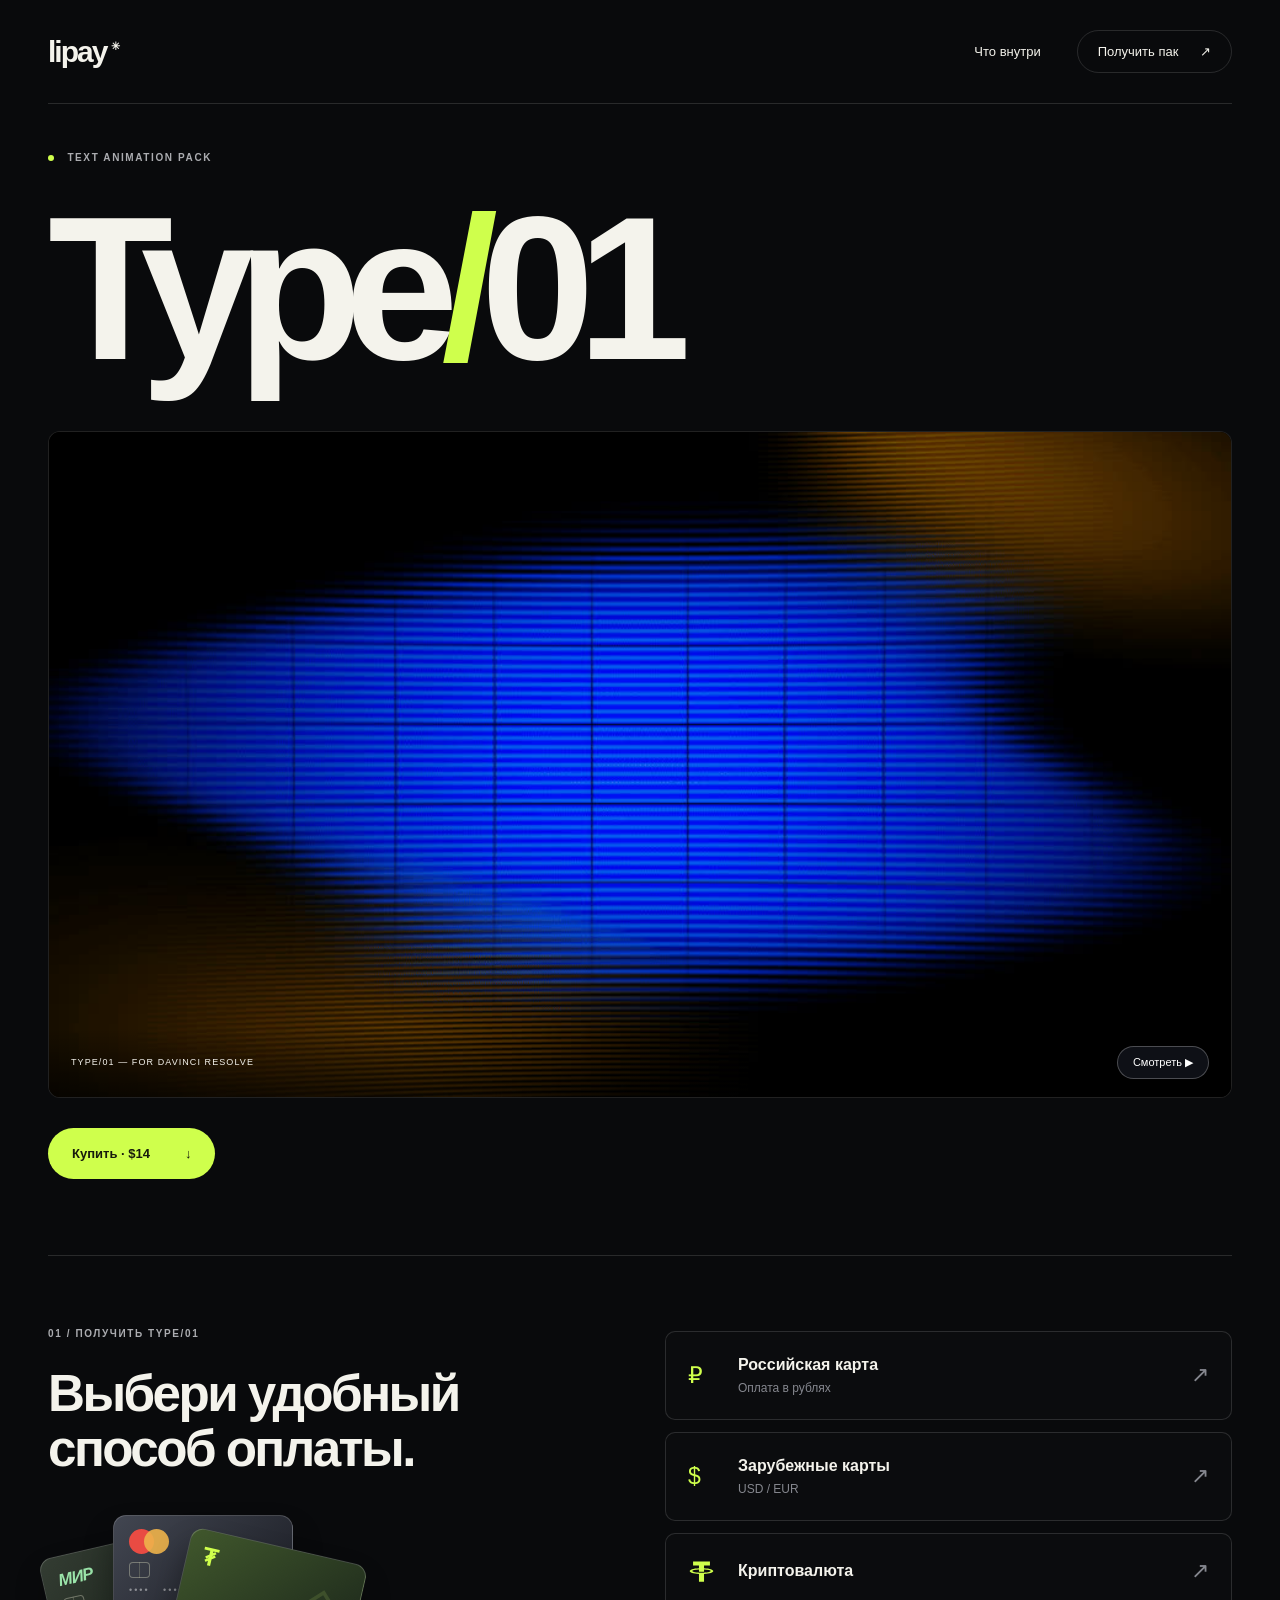
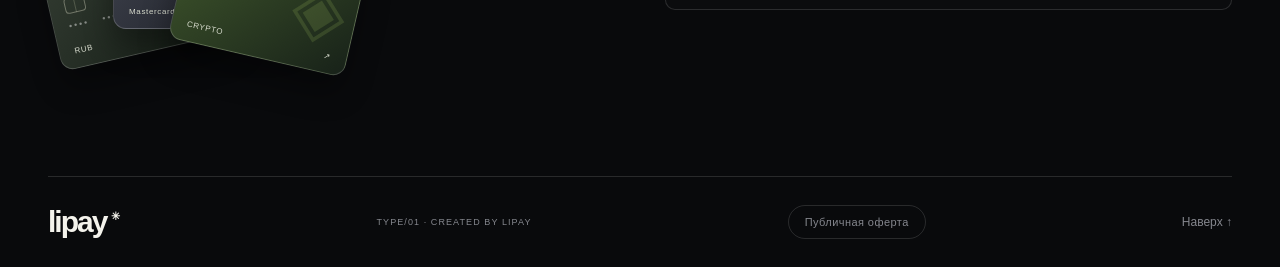
==== index.html @ 34b43d1e "Add public offer page and footer link Offer page at /oferta/ covers Robokassa RUB card payment for t" ====
<!doctype html>
<html lang="ru"><head><meta charset="UTF-8"><meta name="viewport" content="width=device-width,initial-scale=1"><title>Type/01 — Lipay</title><link rel="stylesheet" href="style.css"></head>
<body><header class="wrap"><a class="logo" href="#top">lipay<span>✳</span></a><nav aria-label="Навигация"><a href="inside.html">Что внутри</a><a class="nav-buy" href="#buy">Получить пак <span>↗</span></a></nav></header>
<main id="top"><section class="hero wrap"><div class="hero-top"><p class="label"><i></i> TEXT ANIMATION PACK</p></div><div class="title-row"><h1>Type<span>/</span>01</h1></div><div class="demo" id="demo"><video autoplay muted loop playsinline preload="metadata" poster="assets/poster-v4.jpg" aria-label="Демонстрация пресетов Type/01"><source src="assets/demo-v4.mp4" type="video/mp4"></video><div class="video-bar"><span>TYPE/01 — FOR DAVINCI RESOLVE</span><button id="play-toggle" type="button" aria-label="Приостановить демонстрацию">Пауза Ⅱ</button></div></div><div class="hero-bottom"><a class="button" href="#buy">Купить · $14 <span>↓</span></a></div></section>
<section class="purchase wrap" id="buy"><div class="section-heading"><p class="label">01 / ПОЛУЧИТЬ TYPE/01</p><h2>Выбери удобный<br>способ оплаты.</h2><div class="payment-art" aria-label="Мир, Mastercard и криптовалюта"><div class="mini-card card-mir"><span class="card-brand mir-brand">МИР</span><span class="card-chip"></span><span class="card-digits">•••• &nbsp; •••• &nbsp; ••••</span><span class="card-bottom">RUB <span>↗</span></span></div><div class="mini-card card-master"><span class="master-symbol"><i></i><i></i></span><span class="card-chip"></span><span class="card-digits">•••• &nbsp; •••• &nbsp; ••••</span><span class="card-bottom">Mastercard <span>↗</span></span></div><div class="mini-card card-crypto"><span class="card-brand">₮</span><span class="crypto-orbit">◈</span><span class="card-bottom">CRYPTO <span>↗</span></span></div></div></div><div class="payments"><a class="payment-link" href="https://t.me/lipaiyo?text=%D0%9F%D1%80%D0%B8%D0%B2%D0%B5%D1%82%2C%20%D1%85%D0%BE%D1%87%D1%83%20%D0%BE%D0%BF%D0%BB%D0%B0%D1%82%D0%B8%D1%82%D1%8C%20%D0%BF%D0%B0%D0%BA%20%D0%BF%D0%B5%D1%80%D0%B5%D0%B2%D0%BE%D0%B4%D0%BE%D0%BC%20%D0%BD%D0%B0%20%D0%BA%D0%B0%D1%80%D1%82%D1%83." target="_blank" rel="noopener noreferrer"><span class="pay-icon">₽</span><span><strong>Российская карта</strong><small>Оплата в рублях</small></span><span class="arrow">↗</span></a><a class="payment-link" href="https://payhip.com/b/n8yK3" target="_blank" rel="noopener noreferrer"><span class="pay-icon">$</span><span><strong>Зарубежные карты</strong><small>USD / EUR</small></span><span class="arrow">↗</span></a><a class="payment-link" href="https://t.me/lipaiyo?text=%D0%9F%D1%80%D0%B8%D0%B2%D0%B5%D1%82%2C%20%D1%85%D0%BE%D1%87%D1%83%20%D0%BE%D0%BF%D0%BB%D0%B0%D1%82%D0%B8%D1%82%D1%8C%20%D0%BF%D0%B0%D0%BA%20%D0%BA%D1%80%D0%B8%D0%BF%D1%82%D0%BE%D0%B9." target="_blank" rel="noopener noreferrer"><span class="pay-icon tether" aria-label="Tether"><svg viewBox="0 0 32 32" aria-hidden="true"><path fill="currentColor" d="M6 4h20v5h-7v3c7 .3 11 1.7 11 3.5S26 18.7 19 19v9h-6v-9C6 18.7 2 17.3 2 15.5S6 12.3 13 12V9H6zm7 9.5c-5 .2-8 1-8 2s5 2 11 2 11-1 11-2-3-1.8-8-2v2.8h-6z"/></svg></span><span><strong>Криптовалюта</strong></span><span class="arrow">↗</span></a></div></section></main>
<footer class="wrap"><a class="logo" href="#top">lipay<span>✳</span></a><span>TYPE/01 · CREATED BY LIPAY</span><a class="offer-link" href="oferta/">Публичная оферта</a><a href="#top">Наверх ↑</a></footer><script src="app.js"></script></body></html>
---- style.css ----
:root{color-scheme:dark;--bg:#090a0c;--ink:#f4f3ec;--muted:#85878e;--line:#ffffff21;--accent:#cfff4c;font-family:-apple-system,BlinkMacSystemFont,'Helvetica Neue',Arial,sans-serif}*{box-sizing:border-box}html{scroll-behavior:smooth;scroll-padding-top:30px}body{margin:0;background:var(--bg);color:var(--ink)}a{color:inherit;text-decoration:none}button{font:inherit}a:focus-visible,button:focus-visible{outline:2px solid var(--accent);outline-offset:6px}.wrap{width:calc(100% - 96px);max-width:1320px;margin-inline:auto}header{height:104px;display:flex;align-items:center;justify-content:space-between;border-bottom:1px solid var(--line)}.logo{font-size:30px;font-weight:800;letter-spacing:-2px}.logo span{font-size:11px;vertical-align:top;display:inline-block;margin:5px 0 0 5px;letter-spacing:0}nav{display:flex;align-items:center;gap:36px;font-size:13px}.nav-buy{border:1px solid var(--line);border-radius:30px;padding:13px 20px}.nav-buy span{margin-left:18px}.hero{padding-top:46px}.hero-top{display:flex;justify-content:space-between}.label{font-size:10px;letter-spacing:.16em;font-weight:600;margin:0;line-height:1.6;color:#abacb0}.label i{display:inline-block;background:var(--accent);width:6px;height:6px;border-radius:50%;margin-right:9px}.title-row{display:flex;align-items:center;justify-content:space-between;padding:20px 0 40px;gap:30px}h1{font-size:clamp(90px,16vw,220px);font-weight:850;line-height:1;letter-spacing:-.085em;margin:0}h1 span{color:var(--accent)}.intro{padding-top:16px;min-width:210px}.intro p{font-size:32px;line-height:1.06;letter-spacing:-.045em;margin:0 0 24px}.text-link{font-size:12px;color:#b9bbc2}.demo{position:relative;background:#000;border:1px solid var(--line);border-radius:12px;overflow:hidden}.demo video{width:100%;aspect-ratio:16/9;display:block;object-fit:contain}.video-bar{position:absolute;bottom:0;left:0;right:0;padding:18px 22px;display:flex;align-items:center;justify-content:space-between;background:linear-gradient(transparent,#000a);font-size:9px;letter-spacing:.12em}.video-bar button{background:#13151cc9;border:1px solid #ffffff40;color:white;border-radius:30px;padding:9px 15px;font-size:11px;cursor:pointer}.hero-bottom{display:flex;justify-content:space-between;align-items:center;gap:24px;padding:30px 0 76px}.hero-bottom p{font-size:16px;line-height:1.6;color:#aaaeb5;margin:0}.button{padding:18px 24px;border-radius:30px;background:var(--accent);color:#171b0c;display:inline-flex;gap:35px;font-size:13px;font-weight:650}.button:hover{background:#ddff89}.inside,.purchase{border-top:1px solid var(--line);padding-block:70px}.section-heading h2{font-size:clamp(32px,4vw,54px);line-height:1.08;font-weight:550;letter-spacing:-.05em;margin:24px 0 0}.stats{display:grid;grid-template-columns:1fr 1fr;gap:48px;margin-top:48px}.stats article{border-top:1px solid var(--line);padding-top:20px}.number{font-size:100px;font-weight:600;letter-spacing:-.07em;display:flex;align-items:center;justify-content:space-between}.number span{font-size:56px;color:var(--accent);font-weight:400;margin-right:16px}h3{font-size:20px;font-weight:500;letter-spacing:-.02em;margin:12px 0}.stats p,.file-row p{color:var(--muted);font-size:13px;line-height:1.6;margin:0}.file-row{display:flex;align-items:center;gap:18px;padding:24px;border:1px solid var(--line);border-radius:10px;margin-top:44px}.file-icon{font-size:28px;color:var(--accent)}.file-row strong{font-size:13px;font-weight:550}.file-row p{margin-top:5px}.file-tag{margin-left:auto;color:var(--muted);font-size:9px;letter-spacing:.1em}.purchase{display:grid;grid-template-columns:1fr 1fr;gap:50px;padding-bottom:85px}.preview-note{font-size:12px;line-height:1.6;color:var(--muted);margin:24px 0 0;max-width:300px}.payments{display:flex;flex-direction:column;gap:12px;padding-top:5px}.payments button,.payments .payment-link{display:flex;width:100%;align-items:center;gap:18px;text-align:left;padding:24px 22px;background:#ffffff03;border:1px solid var(--line);border-radius:10px;color:var(--ink);opacity:1;cursor:not-allowed}.pay-icon{font-size:23px;width:32px;color:var(--accent)}.payments strong{font-size:16px;font-weight:550;display:block}.payments small{display:block;font-size:12px;color:var(--muted);margin-top:7px}.arrow{margin-left:auto;font-size:22px;color:var(--muted)}footer{border-top:1px solid var(--line);display:flex;align-items:center;justify-content:space-between;padding-block:28px}footer>span{font-size:9px;letter-spacing:.12em;color:var(--muted)}footer>a:last-child{font-size:12px;color:var(--muted)}@media(max-width:700px){.wrap{width:calc(100% - 40px)}header{height:80px}nav{gap:16px}nav>a:first-child{display:none}.hero{padding-top:28px}.label{font-size:8px;letter-spacing:.1em}.hero-top{gap:12px}.title-row{display:block;padding-top:28px;padding-bottom:25px}h1{font-size:25vw}.intro{display:flex;align-items:center;justify-content:space-between;gap:15px;padding-top:24px}.intro p{font-size:22px;margin:0}.text-link{font-size:10px}.video-bar{padding:10px}.video-bar>span{font-size:7px}.video-bar button{font-size:10px;padding:7px 12px}.hero-bottom{align-items:flex-start;flex-direction:column;padding-bottom:48px}.hero-bottom p{font-size:14px}.button{width:100%;justify-content:space-between}.inside,.purchase{padding-block:44px}.stats{gap:24px;margin-top:30px}.number{font-size:70px}.number span{font-size:35px;margin:0}h3{font-size:16px}.stats p{font-size:12px}.file-row{padding:18px 15px;gap:12px;margin-top:30px}.file-tag{display:none}.purchase{grid-template-columns:1fr;gap:28px}.payments button,.payments .payment-link{padding:22px 18px}footer{flex-wrap:wrap;gap:22px}footer>span{order:3;width:100%}}@media(prefers-reduced-motion:reduce){html{scroll-behavior:auto}}

.resolve-icon{width:88px;height:88px;object-fit:contain;margin-right:52px}.tether svg{display:block;width:27px;height:27px}.inside-page .inside{border-top:0}.inside-page h1.label{font-size:11px;letter-spacing:.16em;font-weight:600}.inside-page .inside-back{padding-bottom:65px}.inside-page footer{margin-top:15px}@media(max-width:700px){.title-row{display:flex;gap:12px;align-items:center}.title-row h1{font-size:21vw}.resolve-icon{width:44px;height:44px;margin-right:0}nav>a:first-child{display:inline}nav{gap:14px;font-size:11px}.nav-buy{padding:11px 14px}.nav-buy span{margin-left:8px}.inside-page .stats{margin-top:30px}.inside-page .back-link{font-size:11px}}

.pack-price{font-size:48px;font-weight:550;letter-spacing:-.05em;margin:24px 0 0;color:var(--ink)}

.payment-art{position:relative;width:320px;height:180px;margin-top:35px;isolation:isolate}.mini-card{position:absolute;width:180px;height:114px;border:1px solid #ffffff30;border-radius:13px;padding:15px;box-shadow:0 18px 30px #0005;overflow:hidden;animation:card-drift 7s ease-in-out infinite;transform:translateY(0) rotate(var(--tilt));background:linear-gradient(135deg,#333c32,#131b14)}.card-mir{left:0;top:28px;--tilt:-13deg;z-index:1}.card-master{left:65px;top:4px;--tilt:0deg;z-index:2;background:linear-gradient(135deg,#424651,#181a21);animation-delay:-2.3s}.card-crypto{left:130px;top:34px;--tilt:13deg;z-index:3;background:linear-gradient(135deg,#40572c,#182219);animation-delay:-4.6s}.card-brand{display:block;font-size:23px;font-weight:800;color:var(--accent);line-height:1}.mir-brand{font-style:italic;font-size:17px;letter-spacing:-1px;color:#9be5aa}.card-chip{display:block;margin-top:10px;width:21px;height:16px;border:1px solid #b5b7a480;border-radius:4px;background:linear-gradient(90deg,transparent 45%,#a2a68b55 46%,#a2a68b55 54%,transparent 55%)}.card-digits{font-size:9px;letter-spacing:2px;color:#ffffff70;display:block;margin-top:7px}.card-bottom{position:absolute;bottom:12px;left:15px;right:15px;font-size:8px;letter-spacing:.08em;display:flex;justify-content:space-between;color:#d9ddcf}.master-symbol{display:flex;height:21px;align-items:center}.master-symbol i{width:25px;height:25px;border-radius:50%;background:#e94b43}.master-symbol i+i{margin-left:-10px;background:#efb34b;opacity:.9}.crypto-orbit{position:absolute;font-size:70px;color:#d4ff7920;right:10px;top:12px}@keyframes card-drift{0%,100%{transform:translateY(0) rotate(var(--tilt))}50%{transform:translateY(-9px) rotate(calc(var(--tilt) + 3deg))}}@media(max-width:380px){.payment-art{transform:scale(.86);transform-origin:left top;margin-bottom:-20px}}@media(prefers-reduced-motion:reduce){.mini-card{animation:none}}

.payments .payment-link{cursor:pointer}.payments .payment-link:hover{border-color:var(--accent);background:#cfff4c08}

.offer-link{font-size:11px;letter-spacing:.04em;border:1px solid var(--line);border-radius:30px;padding:10px 16px;color:var(--muted)}.offer-link:hover{border-color:var(--accent);color:var(--ink)}.offer{padding-block:56px 60px}.offer h1{font-size:clamp(44px,7vw,84px);line-height:1;letter-spacing:-.06em;margin:0 0 16px}.offer-sub{font-size:15px;color:var(--muted);margin:0 0 40px}.offer-text{max-width:780px}.offer h2{font-size:19px;font-weight:600;letter-spacing:-.02em;margin:44px 0 14px}.offer p,.offer li{font-size:15px;line-height:1.7;color:#c4c6cc;margin:0 0 14px}.offer li{margin:0 0 8px}.offer ul{padding-left:22px;margin:0 0 14px}.offer-lead{color:var(--ink)!important;font-weight:550;margin-top:20px!important}.offer-clause strong{color:var(--accent);font-weight:600;margin-right:6px}@media(max-width:700px){.offer h1{font-size:44px}.offer p,.offer li{font-size:14px}}
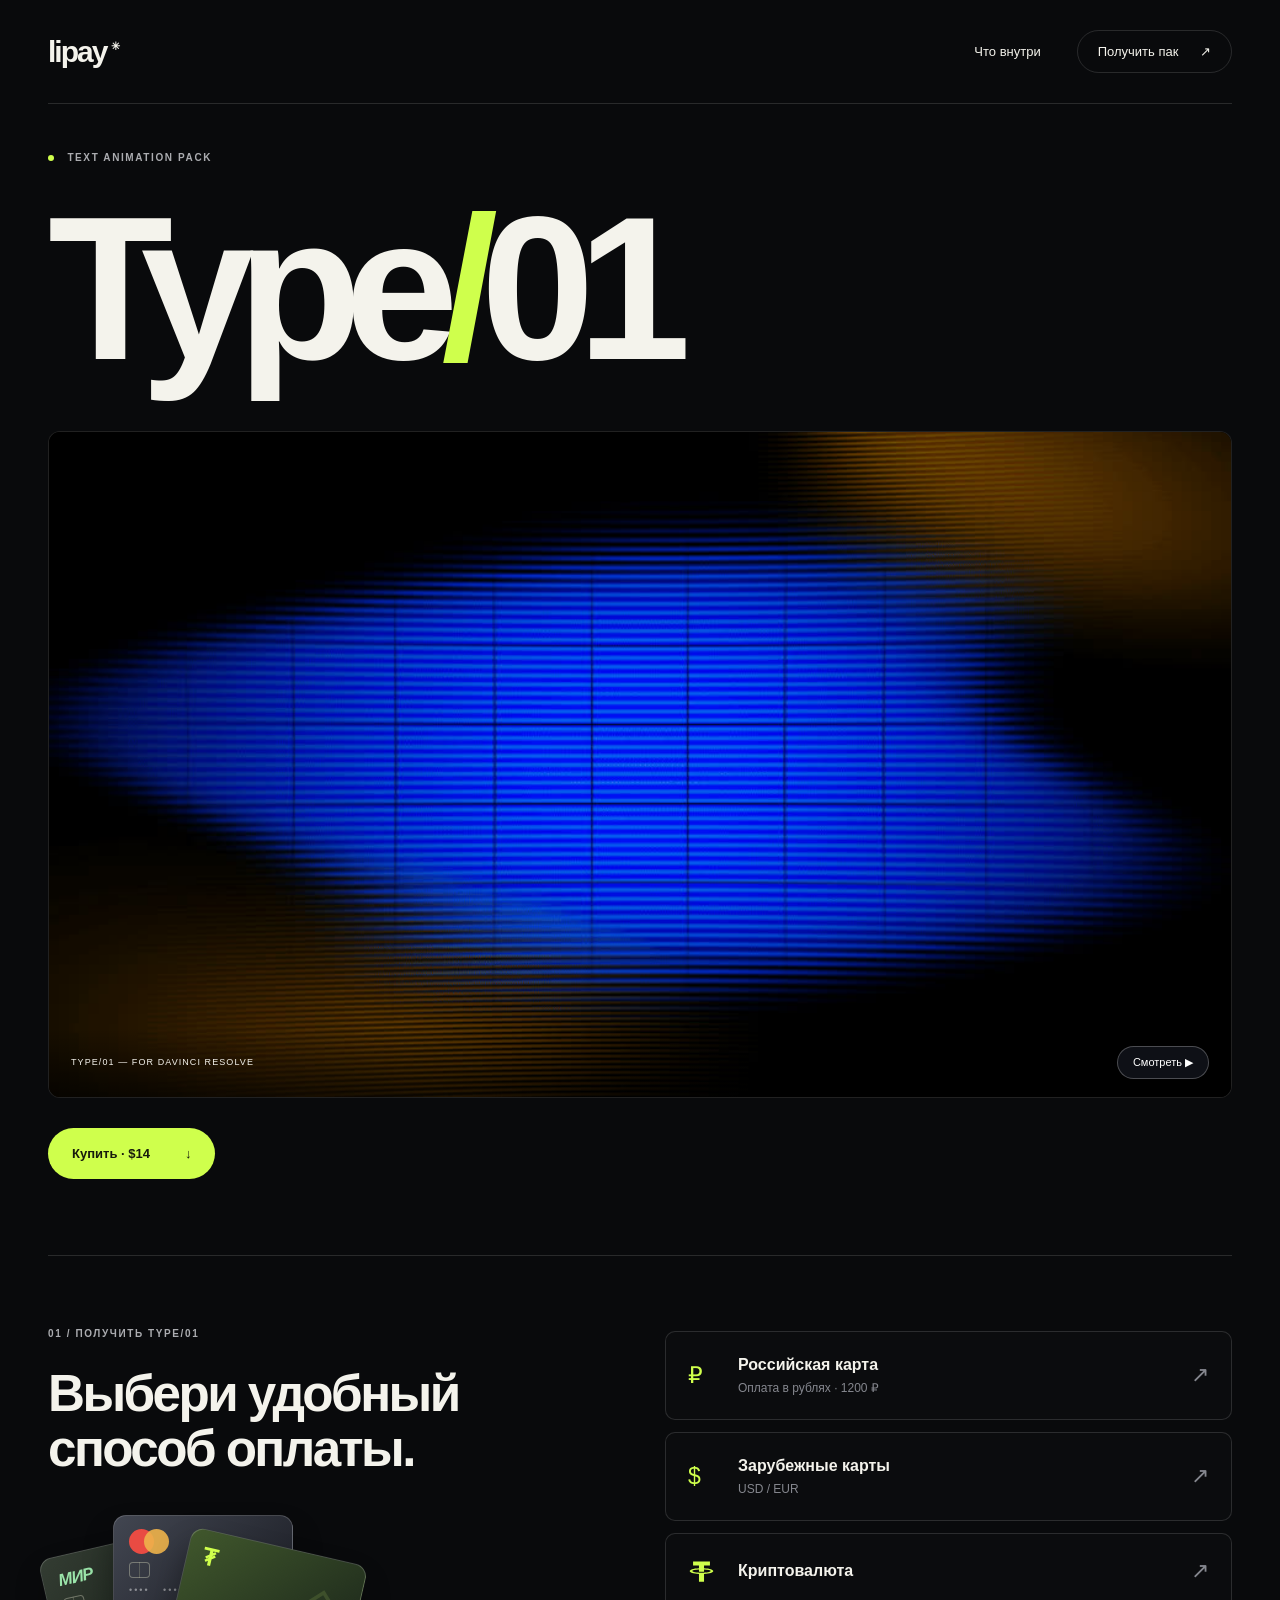
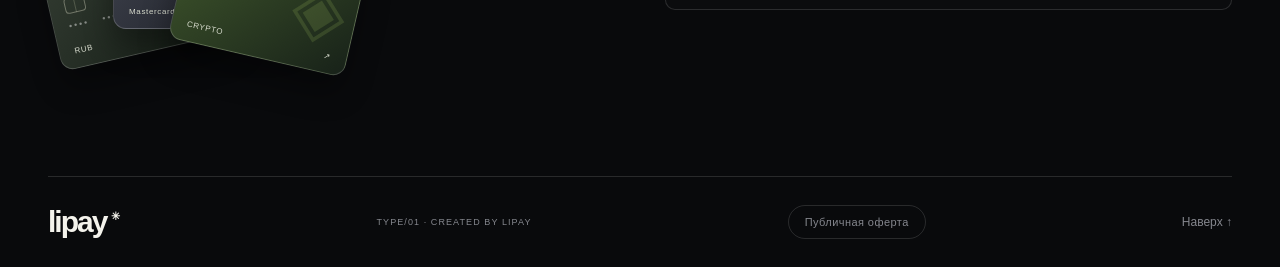
==== commit 16add698: "Show RUB price on card payment plate Co-Authored-By: Claude Haiku 5.5 <noreply@anthropic.com>" ====
--- a/index.html
+++ b/index.html
@@ -2,5 +2,5 @@
 <html lang="ru"><head><meta charset="UTF-8"><meta name="viewport" content="width=device-width,initial-scale=1"><title>Type/01 — Lipay</title><link rel="stylesheet" href="style.css"></head>
 <body><header class="wrap"><a class="logo" href="#top">lipay<span>✳</span></a><nav aria-label="Навигация"><a href="inside.html">Что внутри</a><a class="nav-buy" href="#buy">Получить пак <span>↗</span></a></nav></header>
 <main id="top"><section class="hero wrap"><div class="hero-top"><p class="label"><i></i> TEXT ANIMATION PACK</p></div><div class="title-row"><h1>Type<span>/</span>01</h1></div><div class="demo" id="demo"><video autoplay muted loop playsinline preload="metadata" poster="assets/poster-v4.jpg" aria-label="Демонстрация пресетов Type/01"><source src="assets/demo-v4.mp4" type="video/mp4"></video><div class="video-bar"><span>TYPE/01 — FOR DAVINCI RESOLVE</span><button id="play-toggle" type="button" aria-label="Приостановить демонстрацию">Пауза Ⅱ</button></div></div><div class="hero-bottom"><a class="button" href="#buy">Купить · $14 <span>↓</span></a></div></section>
-<section class="purchase wrap" id="buy"><div class="section-heading"><p class="label">01 / ПОЛУЧИТЬ TYPE/01</p><h2>Выбери удобный<br>способ оплаты.</h2><div class="payment-art" aria-label="Мир, Mastercard и криптовалюта"><div class="mini-card card-mir"><span class="card-brand mir-brand">МИР</span><span class="card-chip"></span><span class="card-digits">•••• &nbsp; •••• &nbsp; ••••</span><span class="card-bottom">RUB <span>↗</span></span></div><div class="mini-card card-master"><span class="master-symbol"><i></i><i></i></span><span class="card-chip"></span><span class="card-digits">•••• &nbsp; •••• &nbsp; ••••</span><span class="card-bottom">Mastercard <span>↗</span></span></div><div class="mini-card card-crypto"><span class="card-brand">₮</span><span class="crypto-orbit">◈</span><span class="card-bottom">CRYPTO <span>↗</span></span></div></div></div><div class="payments"><a class="payment-link" href="https://t.me/lipaiyo?text=%D0%9F%D1%80%D0%B8%D0%B2%D0%B5%D1%82%2C%20%D1%85%D0%BE%D1%87%D1%83%20%D0%BE%D0%BF%D0%BB%D0%B0%D1%82%D0%B8%D1%82%D1%8C%20%D0%BF%D0%B0%D0%BA%20%D0%BF%D0%B5%D1%80%D0%B5%D0%B2%D0%BE%D0%B4%D0%BE%D0%BC%20%D0%BD%D0%B0%20%D0%BA%D0%B0%D1%80%D1%82%D1%83." target="_blank" rel="noopener noreferrer"><span class="pay-icon">₽</span><span><strong>Российская карта</strong><small>Оплата в рублях</small></span><span class="arrow">↗</span></a><a class="payment-link" href="https://payhip.com/b/n8yK3" target="_blank" rel="noopener noreferrer"><span class="pay-icon">$</span><span><strong>Зарубежные карты</strong><small>USD / EUR</small></span><span class="arrow">↗</span></a><a class="payment-link" href="https://t.me/lipaiyo?text=%D0%9F%D1%80%D0%B8%D0%B2%D0%B5%D1%82%2C%20%D1%85%D0%BE%D1%87%D1%83%20%D0%BE%D0%BF%D0%BB%D0%B0%D1%82%D0%B8%D1%82%D1%8C%20%D0%BF%D0%B0%D0%BA%20%D0%BA%D1%80%D0%B8%D0%BF%D1%82%D0%BE%D0%B9." target="_blank" rel="noopener noreferrer"><span class="pay-icon tether" aria-label="Tether"><svg viewBox="0 0 32 32" aria-hidden="true"><path fill="currentColor" d="M6 4h20v5h-7v3c7 .3 11 1.7 11 3.5S26 18.7 19 19v9h-6v-9C6 18.7 2 17.3 2 15.5S6 12.3 13 12V9H6zm7 9.5c-5 .2-8 1-8 2s5 2 11 2 11-1 11-2-3-1.8-8-2v2.8h-6z"/></svg></span><span><strong>Криптовалюта</strong></span><span class="arrow">↗</span></a></div></section></main>
+<section class="purchase wrap" id="buy"><div class="section-heading"><p class="label">01 / ПОЛУЧИТЬ TYPE/01</p><h2>Выбери удобный<br>способ оплаты.</h2><div class="payment-art" aria-label="Мир, Mastercard и криптовалюта"><div class="mini-card card-mir"><span class="card-brand mir-brand">МИР</span><span class="card-chip"></span><span class="card-digits">•••• &nbsp; •••• &nbsp; ••••</span><span class="card-bottom">RUB <span>↗</span></span></div><div class="mini-card card-master"><span class="master-symbol"><i></i><i></i></span><span class="card-chip"></span><span class="card-digits">•••• &nbsp; •••• &nbsp; ••••</span><span class="card-bottom">Mastercard <span>↗</span></span></div><div class="mini-card card-crypto"><span class="card-brand">₮</span><span class="crypto-orbit">◈</span><span class="card-bottom">CRYPTO <span>↗</span></span></div></div></div><div class="payments"><a class="payment-link" href="https://t.me/lipaiyo?text=%D0%9F%D1%80%D0%B8%D0%B2%D0%B5%D1%82%2C%20%D1%85%D0%BE%D1%87%D1%83%20%D0%BE%D0%BF%D0%BB%D0%B0%D1%82%D0%B8%D1%82%D1%8C%20%D0%BF%D0%B0%D0%BA%20%D0%BF%D0%B5%D1%80%D0%B5%D0%B2%D0%BE%D0%B4%D0%BE%D0%BC%20%D0%BD%D0%B0%20%D0%BA%D0%B0%D1%80%D1%82%D1%83." target="_blank" rel="noopener noreferrer"><span class="pay-icon">₽</span><span><strong>Российская карта</strong><small>Оплата в рублях · 1200 ₽</small></span><span class="arrow">↗</span></a><a class="payment-link" href="https://payhip.com/b/n8yK3" target="_blank" rel="noopener noreferrer"><span class="pay-icon">$</span><span><strong>Зарубежные карты</strong><small>USD / EUR</small></span><span class="arrow">↗</span></a><a class="payment-link" href="https://t.me/lipaiyo?text=%D0%9F%D1%80%D0%B8%D0%B2%D0%B5%D1%82%2C%20%D1%85%D0%BE%D1%87%D1%83%20%D0%BE%D0%BF%D0%BB%D0%B0%D1%82%D0%B8%D1%82%D1%8C%20%D0%BF%D0%B0%D0%BA%20%D0%BA%D1%80%D0%B8%D0%BF%D1%82%D0%BE%D0%B9." target="_blank" rel="noopener noreferrer"><span class="pay-icon tether" aria-label="Tether"><svg viewBox="0 0 32 32" aria-hidden="true"><path fill="currentColor" d="M6 4h20v5h-7v3c7 .3 11 1.7 11 3.5S26 18.7 19 19v9h-6v-9C6 18.7 2 17.3 2 15.5S6 12.3 13 12V9H6zm7 9.5c-5 .2-8 1-8 2s5 2 11 2 11-1 11-2-3-1.8-8-2v2.8h-6z"/></svg></span><span><strong>Криптовалюта</strong></span><span class="arrow">↗</span></a></div></section></main>
 <footer class="wrap"><a class="logo" href="#top">lipay<span>✳</span></a><span>TYPE/01 · CREATED BY LIPAY</span><a class="offer-link" href="oferta/">Публичная оферта</a><a href="#top">Наверх ↑</a></footer><script src="app.js"></script></body></html>
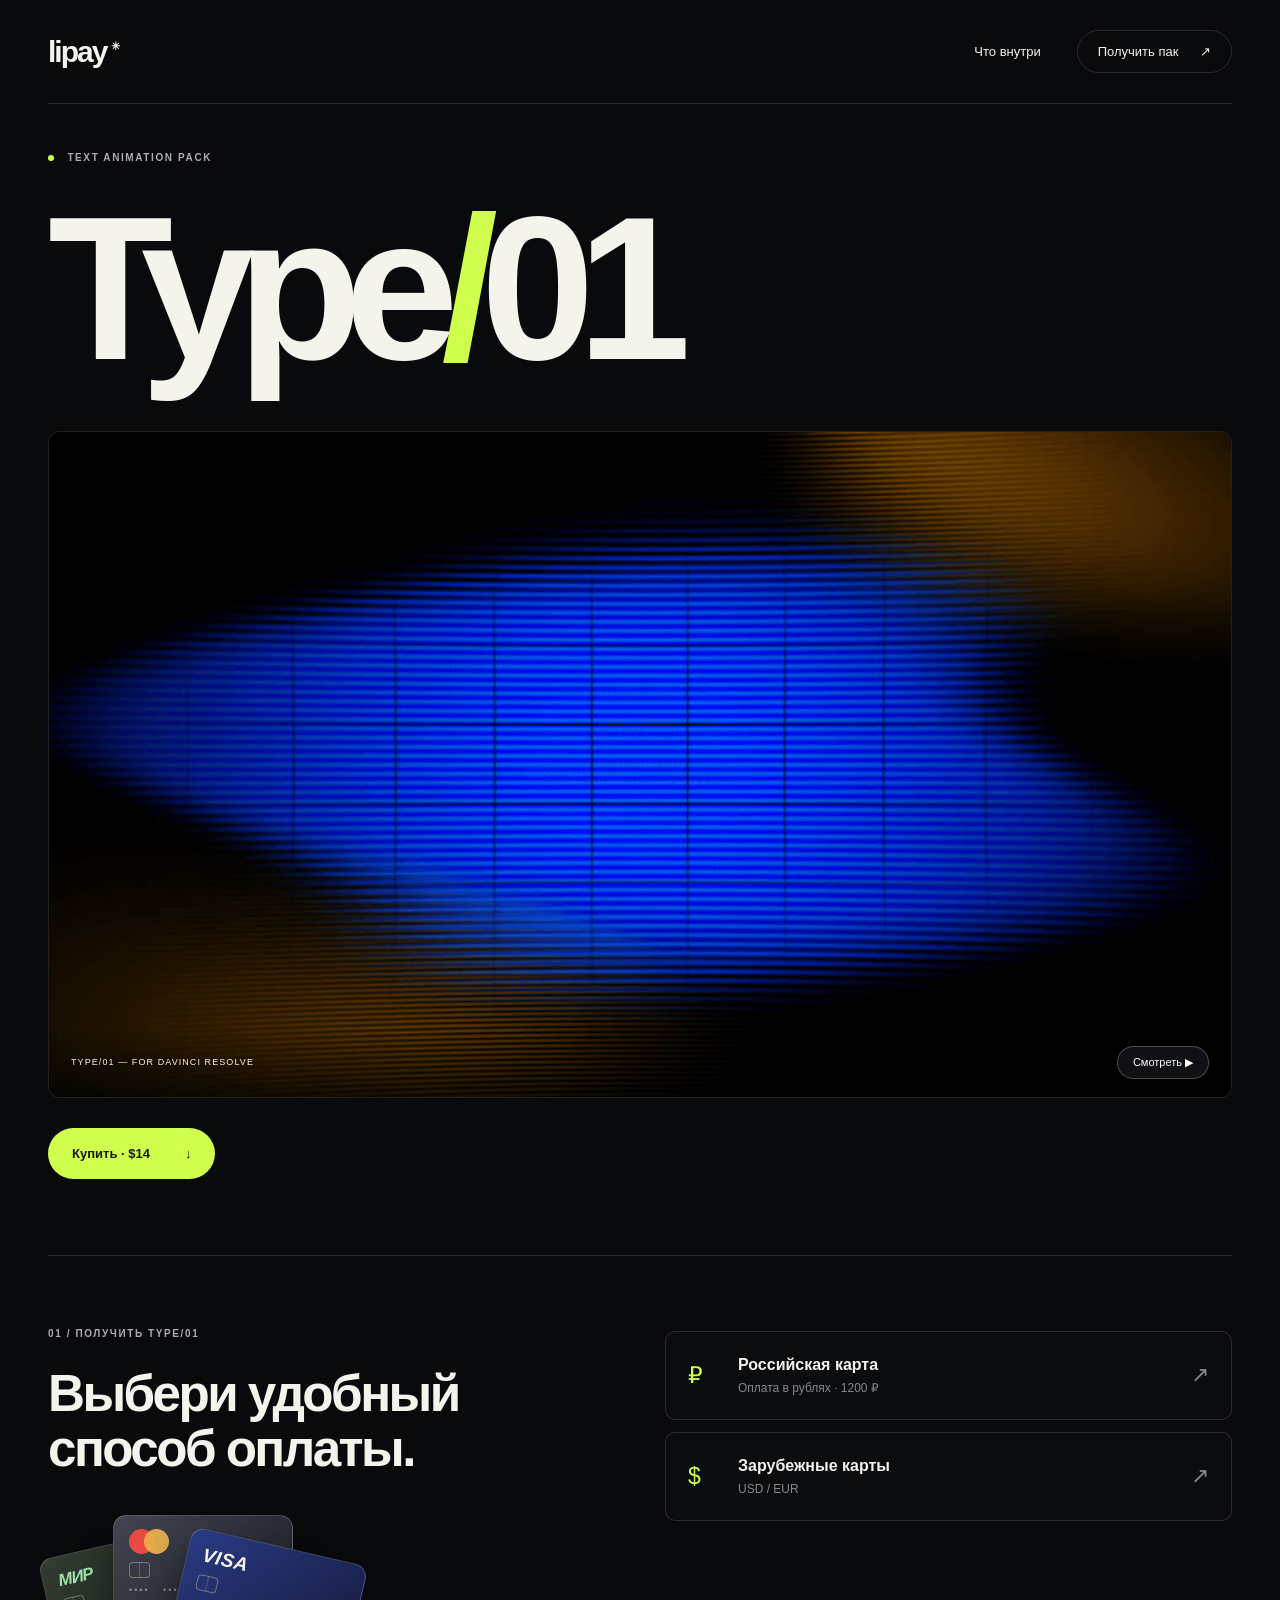
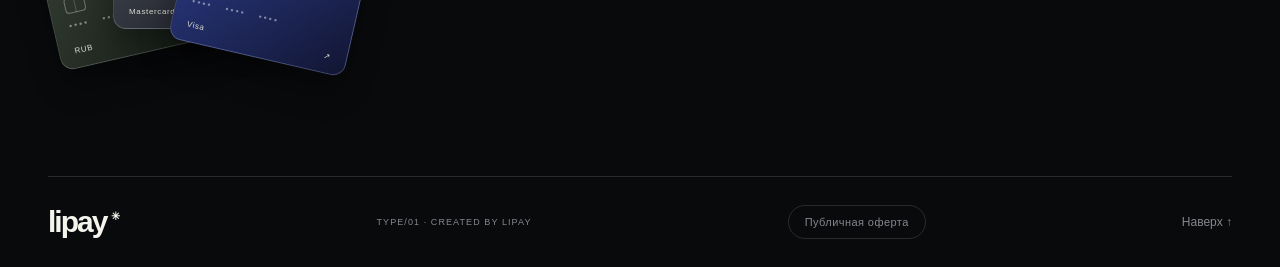
==== commit 81d0cb5c: "Remove crypto payment, replace crypto card with Visa Co-Authored-By: Claude Opus 5.5 <noreply@anthro" ====
--- a/index.html
+++ b/index.html
@@ -2,5 +2,5 @@
 <html lang="ru"><head><meta charset="UTF-8"><meta name="viewport" content="width=device-width,initial-scale=1"><title>Type/01 — Lipay</title><link rel="stylesheet" href="style.css"></head>
 <body><header class="wrap"><a class="logo" href="#top">lipay<span>✳</span></a><nav aria-label="Навигация"><a href="inside.html">Что внутри</a><a class="nav-buy" href="#buy">Получить пак <span>↗</span></a></nav></header>
 <main id="top"><section class="hero wrap"><div class="hero-top"><p class="label"><i></i> TEXT ANIMATION PACK</p></div><div class="title-row"><h1>Type<span>/</span>01</h1></div><div class="demo" id="demo"><video autoplay muted loop playsinline preload="metadata" poster="assets/poster-v4.jpg" aria-label="Демонстрация пресетов Type/01"><source src="assets/demo-v4.mp4" type="video/mp4"></video><div class="video-bar"><span>TYPE/01 — FOR DAVINCI RESOLVE</span><button id="play-toggle" type="button" aria-label="Приостановить демонстрацию">Пауза Ⅱ</button></div></div><div class="hero-bottom"><a class="button" href="#buy">Купить · $14 <span>↓</span></a></div></section>
-<section class="purchase wrap" id="buy"><div class="section-heading"><p class="label">01 / ПОЛУЧИТЬ TYPE/01</p><h2>Выбери удобный<br>способ оплаты.</h2><div class="payment-art" aria-label="Мир, Mastercard и криптовалюта"><div class="mini-card card-mir"><span class="card-brand mir-brand">МИР</span><span class="card-chip"></span><span class="card-digits">•••• &nbsp; •••• &nbsp; ••••</span><span class="card-bottom">RUB <span>↗</span></span></div><div class="mini-card card-master"><span class="master-symbol"><i></i><i></i></span><span class="card-chip"></span><span class="card-digits">•••• &nbsp; •••• &nbsp; ••••</span><span class="card-bottom">Mastercard <span>↗</span></span></div><div class="mini-card card-crypto"><span class="card-brand">₮</span><span class="crypto-orbit">◈</span><span class="card-bottom">CRYPTO <span>↗</span></span></div></div></div><div class="payments"><a class="payment-link" href="https://t.me/lipaiyo?text=%D0%9F%D1%80%D0%B8%D0%B2%D0%B5%D1%82%2C%20%D1%85%D0%BE%D1%87%D1%83%20%D0%BE%D0%BF%D0%BB%D0%B0%D1%82%D0%B8%D1%82%D1%8C%20%D0%BF%D0%B0%D0%BA%20%D0%BF%D0%B5%D1%80%D0%B5%D0%B2%D0%BE%D0%B4%D0%BE%D0%BC%20%D0%BD%D0%B0%20%D0%BA%D0%B0%D1%80%D1%82%D1%83." target="_blank" rel="noopener noreferrer"><span class="pay-icon">₽</span><span><strong>Российская карта</strong><small>Оплата в рублях · 1200 ₽</small></span><span class="arrow">↗</span></a><a class="payment-link" href="https://payhip.com/b/n8yK3" target="_blank" rel="noopener noreferrer"><span class="pay-icon">$</span><span><strong>Зарубежные карты</strong><small>USD / EUR</small></span><span class="arrow">↗</span></a><a class="payment-link" href="https://t.me/lipaiyo?text=%D0%9F%D1%80%D0%B8%D0%B2%D0%B5%D1%82%2C%20%D1%85%D0%BE%D1%87%D1%83%20%D0%BE%D0%BF%D0%BB%D0%B0%D1%82%D0%B8%D1%82%D1%8C%20%D0%BF%D0%B0%D0%BA%20%D0%BA%D1%80%D0%B8%D0%BF%D1%82%D0%BE%D0%B9." target="_blank" rel="noopener noreferrer"><span class="pay-icon tether" aria-label="Tether"><svg viewBox="0 0 32 32" aria-hidden="true"><path fill="currentColor" d="M6 4h20v5h-7v3c7 .3 11 1.7 11 3.5S26 18.7 19 19v9h-6v-9C6 18.7 2 17.3 2 15.5S6 12.3 13 12V9H6zm7 9.5c-5 .2-8 1-8 2s5 2 11 2 11-1 11-2-3-1.8-8-2v2.8h-6z"/></svg></span><span><strong>Криптовалюта</strong></span><span class="arrow">↗</span></a></div></section></main>
+<section class="purchase wrap" id="buy"><div class="section-heading"><p class="label">01 / ПОЛУЧИТЬ TYPE/01</p><h2>Выбери удобный<br>способ оплаты.</h2><div class="payment-art" aria-label="Мир, Mastercard и Visa"><div class="mini-card card-mir"><span class="card-brand mir-brand">МИР</span><span class="card-chip"></span><span class="card-digits">•••• &nbsp; •••• &nbsp; ••••</span><span class="card-bottom">RUB <span>↗</span></span></div><div class="mini-card card-master"><span class="master-symbol"><i></i><i></i></span><span class="card-chip"></span><span class="card-digits">•••• &nbsp; •••• &nbsp; ••••</span><span class="card-bottom">Mastercard <span>↗</span></span></div><div class="mini-card card-visa"><span class="card-brand visa-brand">VISA</span><span class="card-chip"></span><span class="card-digits">•••• &nbsp; •••• &nbsp; ••••</span><span class="card-bottom">Visa <span>↗</span></span></div></div></div><div class="payments"><a class="payment-link" href="https://auth.robokassa.ru/merchant/Invoice/SEVnq9xAEU2TCLEznuVZUQ" target="_blank" rel="noopener noreferrer"><span class="pay-icon">₽</span><span><strong>Российская карта</strong><small>Оплата в рублях · 1200 ₽</small></span><span class="arrow">↗</span></a><a class="payment-link" href="https://payhip.com/b/n8yK3" target="_blank" rel="noopener noreferrer"><span class="pay-icon">$</span><span><strong>Зарубежные карты</strong><small>USD / EUR</small></span><span class="arrow">↗</span></a></div></section></main>
 <footer class="wrap"><a class="logo" href="#top">lipay<span>✳</span></a><span>TYPE/01 · CREATED BY LIPAY</span><a class="offer-link" href="oferta/">Публичная оферта</a><a href="#top">Наверх ↑</a></footer><script src="app.js"></script></body></html>
--- a/style.css
+++ b/style.css
@@ -1,10 +1,10 @@
 :root{color-scheme:dark;--bg:#090a0c;--ink:#f4f3ec;--muted:#85878e;--line:#ffffff21;--accent:#cfff4c;font-family:-apple-system,BlinkMacSystemFont,'Helvetica Neue',Arial,sans-serif}*{box-sizing:border-box}html{scroll-behavior:smooth;scroll-padding-top:30px}body{margin:0;background:var(--bg);color:var(--ink)}a{color:inherit;text-decoration:none}button{font:inherit}a:focus-visible,button:focus-visible{outline:2px solid var(--accent);outline-offset:6px}.wrap{width:calc(100% - 96px);max-width:1320px;margin-inline:auto}header{height:104px;display:flex;align-items:center;justify-content:space-between;border-bottom:1px solid var(--line)}.logo{font-size:30px;font-weight:800;letter-spacing:-2px}.logo span{font-size:11px;vertical-align:top;display:inline-block;margin:5px 0 0 5px;letter-spacing:0}nav{display:flex;align-items:center;gap:36px;font-size:13px}.nav-buy{border:1px solid var(--line);border-radius:30px;padding:13px 20px}.nav-buy span{margin-left:18px}.hero{padding-top:46px}.hero-top{display:flex;justify-content:space-between}.label{font-size:10px;letter-spacing:.16em;font-weight:600;margin:0;line-height:1.6;color:#abacb0}.label i{display:inline-block;background:var(--accent);width:6px;height:6px;border-radius:50%;margin-right:9px}.title-row{display:flex;align-items:center;justify-content:space-between;padding:20px 0 40px;gap:30px}h1{font-size:clamp(90px,16vw,220px);font-weight:850;line-height:1;letter-spacing:-.085em;margin:0}h1 span{color:var(--accent)}.intro{padding-top:16px;min-width:210px}.intro p{font-size:32px;line-height:1.06;letter-spacing:-.045em;margin:0 0 24px}.text-link{font-size:12px;color:#b9bbc2}.demo{position:relative;background:#000;border:1px solid var(--line);border-radius:12px;overflow:hidden}.demo video{width:100%;aspect-ratio:16/9;display:block;object-fit:contain}.video-bar{position:absolute;bottom:0;left:0;right:0;padding:18px 22px;display:flex;align-items:center;justify-content:space-between;background:linear-gradient(transparent,#000a);font-size:9px;letter-spacing:.12em}.video-bar button{background:#13151cc9;border:1px solid #ffffff40;color:white;border-radius:30px;padding:9px 15px;font-size:11px;cursor:pointer}.hero-bottom{display:flex;justify-content:space-between;align-items:center;gap:24px;padding:30px 0 76px}.hero-bottom p{font-size:16px;line-height:1.6;color:#aaaeb5;margin:0}.button{padding:18px 24px;border-radius:30px;background:var(--accent);color:#171b0c;display:inline-flex;gap:35px;font-size:13px;font-weight:650}.button:hover{background:#ddff89}.inside,.purchase{border-top:1px solid var(--line);padding-block:70px}.section-heading h2{font-size:clamp(32px,4vw,54px);line-height:1.08;font-weight:550;letter-spacing:-.05em;margin:24px 0 0}.stats{display:grid;grid-template-columns:1fr 1fr;gap:48px;margin-top:48px}.stats article{border-top:1px solid var(--line);padding-top:20px}.number{font-size:100px;font-weight:600;letter-spacing:-.07em;display:flex;align-items:center;justify-content:space-between}.number span{font-size:56px;color:var(--accent);font-weight:400;margin-right:16px}h3{font-size:20px;font-weight:500;letter-spacing:-.02em;margin:12px 0}.stats p,.file-row p{color:var(--muted);font-size:13px;line-height:1.6;margin:0}.file-row{display:flex;align-items:center;gap:18px;padding:24px;border:1px solid var(--line);border-radius:10px;margin-top:44px}.file-icon{font-size:28px;color:var(--accent)}.file-row strong{font-size:13px;font-weight:550}.file-row p{margin-top:5px}.file-tag{margin-left:auto;color:var(--muted);font-size:9px;letter-spacing:.1em}.purchase{display:grid;grid-template-columns:1fr 1fr;gap:50px;padding-bottom:85px}.preview-note{font-size:12px;line-height:1.6;color:var(--muted);margin:24px 0 0;max-width:300px}.payments{display:flex;flex-direction:column;gap:12px;padding-top:5px}.payments button,.payments .payment-link{display:flex;width:100%;align-items:center;gap:18px;text-align:left;padding:24px 22px;background:#ffffff03;border:1px solid var(--line);border-radius:10px;color:var(--ink);opacity:1;cursor:not-allowed}.pay-icon{font-size:23px;width:32px;color:var(--accent)}.payments strong{font-size:16px;font-weight:550;display:block}.payments small{display:block;font-size:12px;color:var(--muted);margin-top:7px}.arrow{margin-left:auto;font-size:22px;color:var(--muted)}footer{border-top:1px solid var(--line);display:flex;align-items:center;justify-content:space-between;padding-block:28px}footer>span{font-size:9px;letter-spacing:.12em;color:var(--muted)}footer>a:last-child{font-size:12px;color:var(--muted)}@media(max-width:700px){.wrap{width:calc(100% - 40px)}header{height:80px}nav{gap:16px}nav>a:first-child{display:none}.hero{padding-top:28px}.label{font-size:8px;letter-spacing:.1em}.hero-top{gap:12px}.title-row{display:block;padding-top:28px;padding-bottom:25px}h1{font-size:25vw}.intro{display:flex;align-items:center;justify-content:space-between;gap:15px;padding-top:24px}.intro p{font-size:22px;margin:0}.text-link{font-size:10px}.video-bar{padding:10px}.video-bar>span{font-size:7px}.video-bar button{font-size:10px;padding:7px 12px}.hero-bottom{align-items:flex-start;flex-direction:column;padding-bottom:48px}.hero-bottom p{font-size:14px}.button{width:100%;justify-content:space-between}.inside,.purchase{padding-block:44px}.stats{gap:24px;margin-top:30px}.number{font-size:70px}.number span{font-size:35px;margin:0}h3{font-size:16px}.stats p{font-size:12px}.file-row{padding:18px 15px;gap:12px;margin-top:30px}.file-tag{display:none}.purchase{grid-template-columns:1fr;gap:28px}.payments button,.payments .payment-link{padding:22px 18px}footer{flex-wrap:wrap;gap:22px}footer>span{order:3;width:100%}}@media(prefers-reduced-motion:reduce){html{scroll-behavior:auto}}
 
-.resolve-icon{width:88px;height:88px;object-fit:contain;margin-right:52px}.tether svg{display:block;width:27px;height:27px}.inside-page .inside{border-top:0}.inside-page h1.label{font-size:11px;letter-spacing:.16em;font-weight:600}.inside-page .inside-back{padding-bottom:65px}.inside-page footer{margin-top:15px}@media(max-width:700px){.title-row{display:flex;gap:12px;align-items:center}.title-row h1{font-size:21vw}.resolve-icon{width:44px;height:44px;margin-right:0}nav>a:first-child{display:inline}nav{gap:14px;font-size:11px}.nav-buy{padding:11px 14px}.nav-buy span{margin-left:8px}.inside-page .stats{margin-top:30px}.inside-page .back-link{font-size:11px}}
+.resolve-icon{width:88px;height:88px;object-fit:contain;margin-right:52px}.inside-page .inside{border-top:0}.inside-page h1.label{font-size:11px;letter-spacing:.16em;font-weight:600}.inside-page .inside-back{padding-bottom:65px}.inside-page footer{margin-top:15px}@media(max-width:700px){.title-row{display:flex;gap:12px;align-items:center}.title-row h1{font-size:21vw}.resolve-icon{width:44px;height:44px;margin-right:0}nav>a:first-child{display:inline}nav{gap:14px;font-size:11px}.nav-buy{padding:11px 14px}.nav-buy span{margin-left:8px}.inside-page .stats{margin-top:30px}.inside-page .back-link{font-size:11px}}
 
 .pack-price{font-size:48px;font-weight:550;letter-spacing:-.05em;margin:24px 0 0;color:var(--ink)}
 
-.payment-art{position:relative;width:320px;height:180px;margin-top:35px;isolation:isolate}.mini-card{position:absolute;width:180px;height:114px;border:1px solid #ffffff30;border-radius:13px;padding:15px;box-shadow:0 18px 30px #0005;overflow:hidden;animation:card-drift 7s ease-in-out infinite;transform:translateY(0) rotate(var(--tilt));background:linear-gradient(135deg,#333c32,#131b14)}.card-mir{left:0;top:28px;--tilt:-13deg;z-index:1}.card-master{left:65px;top:4px;--tilt:0deg;z-index:2;background:linear-gradient(135deg,#424651,#181a21);animation-delay:-2.3s}.card-crypto{left:130px;top:34px;--tilt:13deg;z-index:3;background:linear-gradient(135deg,#40572c,#182219);animation-delay:-4.6s}.card-brand{display:block;font-size:23px;font-weight:800;color:var(--accent);line-height:1}.mir-brand{font-style:italic;font-size:17px;letter-spacing:-1px;color:#9be5aa}.card-chip{display:block;margin-top:10px;width:21px;height:16px;border:1px solid #b5b7a480;border-radius:4px;background:linear-gradient(90deg,transparent 45%,#a2a68b55 46%,#a2a68b55 54%,transparent 55%)}.card-digits{font-size:9px;letter-spacing:2px;color:#ffffff70;display:block;margin-top:7px}.card-bottom{position:absolute;bottom:12px;left:15px;right:15px;font-size:8px;letter-spacing:.08em;display:flex;justify-content:space-between;color:#d9ddcf}.master-symbol{display:flex;height:21px;align-items:center}.master-symbol i{width:25px;height:25px;border-radius:50%;background:#e94b43}.master-symbol i+i{margin-left:-10px;background:#efb34b;opacity:.9}.crypto-orbit{position:absolute;font-size:70px;color:#d4ff7920;right:10px;top:12px}@keyframes card-drift{0%,100%{transform:translateY(0) rotate(var(--tilt))}50%{transform:translateY(-9px) rotate(calc(var(--tilt) + 3deg))}}@media(max-width:380px){.payment-art{transform:scale(.86);transform-origin:left top;margin-bottom:-20px}}@media(prefers-reduced-motion:reduce){.mini-card{animation:none}}
+.payment-art{position:relative;width:320px;height:180px;margin-top:35px;isolation:isolate}.mini-card{position:absolute;width:180px;height:114px;border:1px solid #ffffff30;border-radius:13px;padding:15px;box-shadow:0 18px 30px #0005;overflow:hidden;animation:card-drift 7s ease-in-out infinite;transform:translateY(0) rotate(var(--tilt));background:linear-gradient(135deg,#333c32,#131b14)}.card-mir{left:0;top:28px;--tilt:-13deg;z-index:1}.card-master{left:65px;top:4px;--tilt:0deg;z-index:2;background:linear-gradient(135deg,#424651,#181a21);animation-delay:-2.3s}.card-visa{left:130px;top:34px;--tilt:13deg;z-index:3;background:linear-gradient(135deg,#2b3b86,#121633);animation-delay:-4.6s}.card-brand.visa-brand{font-style:italic;font-size:19px;font-weight:900;letter-spacing:.5px;color:#f4f3ec}.card-brand{display:block;font-size:23px;font-weight:800;color:var(--accent);line-height:1}.mir-brand{font-style:italic;font-size:17px;letter-spacing:-1px;color:#9be5aa}.card-chip{display:block;margin-top:10px;width:21px;height:16px;border:1px solid #b5b7a480;border-radius:4px;background:linear-gradient(90deg,transparent 45%,#a2a68b55 46%,#a2a68b55 54%,transparent 55%)}.card-digits{font-size:9px;letter-spacing:2px;color:#ffffff70;display:block;margin-top:7px}.card-bottom{position:absolute;bottom:12px;left:15px;right:15px;font-size:8px;letter-spacing:.08em;display:flex;justify-content:space-between;color:#d9ddcf}.master-symbol{display:flex;height:21px;align-items:center}.master-symbol i{width:25px;height:25px;border-radius:50%;background:#e94b43}.master-symbol i+i{margin-left:-10px;background:#efb34b;opacity:.9}@keyframes card-drift{0%,100%{transform:translateY(0) rotate(var(--tilt))}50%{transform:translateY(-9px) rotate(calc(var(--tilt) + 3deg))}}@media(max-width:380px){.payment-art{transform:scale(.86);transform-origin:left top;margin-bottom:-20px}}@media(prefers-reduced-motion:reduce){.mini-card{animation:none}}
 
 .payments .payment-link{cursor:pointer}.payments .payment-link:hover{border-color:var(--accent);background:#cfff4c08}
 
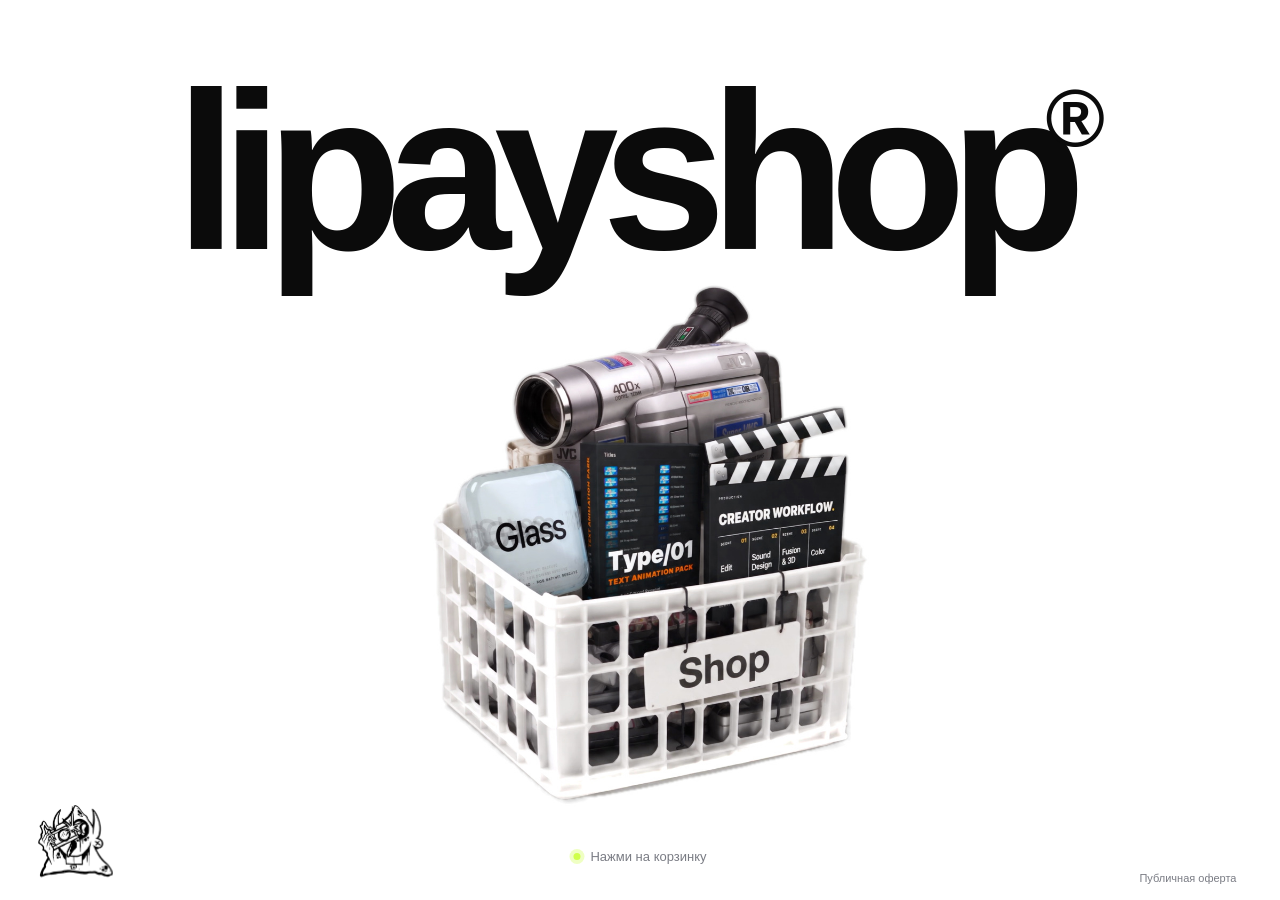
==== commit 045f6be4: "Shop home at the root; Type/01 moves to /type01/ - New lipayshop home: animated basket video, produc" ====
--- a/index.html
+++ b/index.html
@@ -1,6 +1,401 @@
 <!doctype html>
-<html lang="ru"><head><meta charset="UTF-8"><meta name="viewport" content="width=device-width,initial-scale=1"><title>Type/01 — Lipay</title><link rel="stylesheet" href="style.css"></head>
-<body><header class="wrap"><a class="logo" href="#top">lipay<span>✳</span></a><nav aria-label="Навигация"><a href="inside.html">Что внутри</a><a class="nav-buy" href="#buy">Получить пак <span>↗</span></a></nav></header>
-<main id="top"><section class="hero wrap"><div class="hero-top"><p class="label"><i></i> TEXT ANIMATION PACK</p></div><div class="title-row"><h1>Type<span>/</span>01</h1></div><div class="demo" id="demo"><video autoplay muted loop playsinline preload="metadata" poster="assets/poster-v4.jpg" aria-label="Демонстрация пресетов Type/01"><source src="assets/demo-v4.mp4" type="video/mp4"></video><div class="video-bar"><span>TYPE/01 — FOR DAVINCI RESOLVE</span><button id="play-toggle" type="button" aria-label="Приостановить демонстрацию">Пауза Ⅱ</button></div></div><div class="hero-bottom"><a class="button" href="#buy">Купить · $14 <span>↓</span></a></div></section>
-<section class="purchase wrap" id="buy"><div class="section-heading"><p class="label">01 / ПОЛУЧИТЬ TYPE/01</p><h2>Выбери удобный<br>способ оплаты.</h2><div class="payment-art" aria-label="Мир, Mastercard и Visa"><div class="mini-card card-mir"><span class="card-brand mir-brand">МИР</span><span class="card-chip"></span><span class="card-digits">•••• &nbsp; •••• &nbsp; ••••</span><span class="card-bottom">RUB <span>↗</span></span></div><div class="mini-card card-master"><span class="master-symbol"><i></i><i></i></span><span class="card-chip"></span><span class="card-digits">•••• &nbsp; •••• &nbsp; ••••</span><span class="card-bottom">Mastercard <span>↗</span></span></div><div class="mini-card card-visa"><span class="card-brand visa-brand">VISA</span><span class="card-chip"></span><span class="card-digits">•••• &nbsp; •••• &nbsp; ••••</span><span class="card-bottom">Visa <span>↗</span></span></div></div></div><div class="payments"><a class="payment-link" href="https://auth.robokassa.ru/merchant/Invoice/SEVnq9xAEU2TCLEznuVZUQ" target="_blank" rel="noopener noreferrer"><span class="pay-icon">₽</span><span><strong>Российская карта</strong><small>Оплата в рублях · 1200 ₽</small></span><span class="arrow">↗</span></a><a class="payment-link" href="https://payhip.com/b/n8yK3" target="_blank" rel="noopener noreferrer"><span class="pay-icon">$</span><span><strong>Зарубежные карты</strong><small>USD / EUR</small></span><span class="arrow">↗</span></a></div></section></main>
-<footer class="wrap"><a class="logo" href="#top">lipay<span>✳</span></a><span>TYPE/01 · CREATED BY LIPAY</span><a class="offer-link" href="oferta/">Публичная оферта</a><a href="#top">Наверх ↑</a></footer><script src="app.js"></script></body></html>
+<html lang="ru"><head><meta charset="UTF-8"><meta name="viewport" content="width=device-width,initial-scale=1">
+<title>lipayshop</title>
+<meta property="og:title" content="lipayshop"><meta property="og:description" content="Пресеты, эффекты и курс по DaVinci Resolve от Lipay."><meta property="og:image" content="https://lipayshop.com/assets/basket-white.jpg"><meta property="og:url" content="https://lipayshop.com/">
+<meta name="description" content="lipayshop — пресеты, эффекты и курс по DaVinci Resolve от Lipay.">
+<style>
+:root{--ink:#0b0b0b;--muted:#7a7c84;--line:#0000001a;--lime:#cfff4c;--bg:#fff;--sys:-apple-system,BlinkMacSystemFont,"SF Pro Display","Helvetica Neue",Arial,sans-serif;font-family:var(--sys)}
+*{box-sizing:border-box}html,body{margin:0;height:100%}body{background:var(--bg);color:var(--ink);overflow:hidden}
+a{color:inherit;text-decoration:none}button{font:inherit;background:none;border:0;padding:0;cursor:pointer}
+
+/* ---------- Kerik (→ Instagram), bottom left ---------- */
+header{position:fixed;inset:0 0 auto;z-index:20;display:flex;justify-content:space-between;align-items:flex-start;padding:20px clamp(18px,3.4vw,44px);pointer-events:none}
+header>*{pointer-events:auto}
+.kerik{position:fixed;left:clamp(16px,3vw,40px);bottom:clamp(14px,2.4vh,26px);z-index:20;display:block;width:clamp(62px,5.8vw,88px);height:clamp(62px,5.8vw,88px);transition:opacity .4s,transform .4s cubic-bezier(.3,1.5,.5,1)}
+.kerik img{width:100%;height:100%;object-fit:contain;display:block}
+.kerik:hover{transform:rotate(-8deg) scale(1.08)}
+.kerik.ph{border:2px dashed #0003;border-radius:50%;display:grid;place-items:center;font-size:11px;color:var(--muted);text-align:center;line-height:1.1}
+.kerik.ph img{display:none}.kerik.ph::after{content:"Кэрик\a(лого)";white-space:pre}
+
+/* ---------- cover ---------- */
+.stage{position:relative;height:100svh;min-height:600px;overflow:hidden}
+.word{position:absolute;left:50%;top:19%;transform:translate(-50%,-50%);margin:0;font-weight:900;font-size:clamp(76px,17.5vw,300px);letter-spacing:-.075em;line-height:.85;white-space:nowrap;user-select:none;z-index:4;pointer-events:none}
+.word .in{display:inline-block;transform-origin:0 0}
+.word .ch{display:inline-block}
+.word .reg{font-size:.36em;font-weight:600;letter-spacing:0;vertical-align:top;margin:.02em 0 0 -.3em;line-height:1}
+body.intro .word .ch{animation:rise .8s cubic-bezier(.2,.9,.25,1) both;animation-delay:calc(var(--i) * 45ms + 80ms)}
+@keyframes rise{from{transform:translateY(55%);opacity:0;filter:blur(6px)}to{transform:none;opacity:1;filter:none}}
+body.shop .word{left:clamp(18px,3.4vw,44px);top:24px;transform:none;font-size:clamp(34px,3.4vw,48px);z-index:21;pointer-events:auto;cursor:pointer}
+body.shop .word:hover .in{opacity:.7}
+.word .in{transition:opacity .2s}
+
+.basket{position:absolute;left:50%;top:61%;width:min(64vh,78vw);aspect-ratio:1;transform:translate(-50%,-50%);z-index:2;pointer-events:none;
+  transition:transform 1s cubic-bezier(.7,0,.2,1)}
+.basket .hit{position:absolute;left:21%;right:21%;top:9%;bottom:8%;border-radius:18%;pointer-events:auto;cursor:pointer;-webkit-tap-highlight-color:transparent}
+.basket .b{position:absolute;inset:0}
+.basket .j{position:absolute;inset:0;transform-origin:50% 60%;transition:transform .45s cubic-bezier(.3,1.4,.5,1)}
+.basket video{position:absolute;inset:0;width:100%;height:100%;display:block;pointer-events:none}
+.basket.near .j{transform:scale(1.05)}
+body.intro .basket .b{animation:pop 1s cubic-bezier(.3,1.45,.45,1) .25s both}
+@keyframes pop{from{transform:translateY(60px) scale(.82);opacity:0}to{transform:none;opacity:1}}
+.hint{position:absolute;left:50%;bottom:clamp(20px,4vh,40px);transform:translateX(-50%);font-size:13px;color:var(--muted);display:flex;gap:10px;align-items:center;transition:opacity .4s;white-space:nowrap}
+.hint i{width:7px;height:7px;border-radius:50%;background:var(--lime);box-shadow:0 0 0 4px #cfff4c55;animation:pulse 1.6s ease-in-out infinite}
+@keyframes pulse{50%{box-shadow:0 0 0 9px #cfff4c00}}
+body.intro .hint{animation:fade .6s 1s both}@keyframes fade{from{opacity:0}}
+
+/* ---------- shop ---------- */
+body.shop .basket{transform:translate(-50%,calc(-50% + 34vh)) scale(.22)}
+body.shop .basket.near .j{transform:scale(1.15)}
+body.shop .hint{opacity:0}
+.shelf{position:absolute;left:0;right:0;top:110px;bottom:clamp(140px,22vh,230px);display:grid;grid-template-columns:repeat(3,1fr);gap:clamp(10px,2vw,36px);padding:0 clamp(18px,4vw,72px);pointer-events:none;z-index:3}
+body.shop .shelf{pointer-events:auto}
+.card{display:flex;flex-direction:column;align-items:center;justify-content:flex-end;text-align:center;min-height:0;cursor:default}
+.card .slot{flex:1;width:100%;min-height:0;position:relative}
+.obj{position:absolute;left:50%;bottom:0;width:0;height:0;perspective:1900px;visibility:hidden}
+body.shop .obj.out{visibility:visible}
+.rig{position:absolute;left:0;top:0;width:0;height:0;transform-style:preserve-3d;transition:transform .6s cubic-bezier(.3,1.3,.5,1)}
+.face{position:absolute;overflow:hidden;backface-visibility:hidden}
+.face svg{position:absolute;inset:0;overflow:visible}
+.shade{position:absolute;inset:0;pointer-events:none}
+.card .info{opacity:0;transform:translateY(10px);transition:opacity .7s,transform .7s;margin-top:16px}
+.card.in .info{opacity:1;transform:none}
+.obj.alive{animation:alive var(--ad,3.8s) ease-in-out infinite}
+@keyframes alive{0%,100%{transform:none}30%{transform:translateY(-10px) rotate(1.1deg)}65%{transform:translateY(-4px) rotate(-1.1deg)}}
+.card h3{margin:0;font-size:clamp(17px,1.6vw,22px);font-weight:700;letter-spacing:-.02em}
+.card p{margin:6px 0 12px;font-size:13px;color:var(--muted)}
+.card .go{display:inline-flex;gap:14px;align-items:center;font-size:13px;font-weight:650;background:var(--ink);color:#fff;border-radius:30px;padding:12px 18px}
+.card .go:hover{background:#222}
+/* Type/01: a screen inside the box lights up with the demo */
+.screen{position:absolute;left:34px;top:84px;width:632px;height:436px;border-radius:8px;overflow:hidden;background:#000;opacity:0;transition:opacity .35s;box-shadow:0 0 0 2px #2c2d31}
+.screen video{width:100%;height:100%;object-fit:cover;display:block}
+.card.live .screen{opacity:1}
+/* Creator Workflow: the clapper claps, slowly */
+.hinge{position:absolute;left:0;top:0;transform-style:preserve-3d}
+#c-cw.in .hinge{animation:clap 2.8s cubic-bezier(.5,0,.3,1) infinite}
+@keyframes clap{0%,30%{transform:var(--h0) rotateZ(-17deg)}58%{transform:var(--h0) rotateZ(0deg)}64%{transform:var(--h0) rotateZ(-3deg)}70%,76%{transform:var(--h0) rotateZ(0deg)}100%{transform:var(--h0) rotateZ(-17deg)}}
+.card.live .rig{transform:var(--pose-live)}
+
+footer{position:fixed;left:0;right:0;bottom:0;z-index:4;display:flex;justify-content:space-between;padding:16px clamp(18px,3.4vw,44px);font-size:11px;color:var(--muted);pointer-events:none}
+footer a{pointer-events:auto}
+@media(max-width:760px){
+  .word{top:17%;font-size:21vw}
+  .basket{width:96vw;top:58%}
+  body.shop .word{font-size:30px;top:28px}
+  .shelf{grid-template-columns:1fr;grid-auto-rows:1fr;top:96px;bottom:140px;gap:6px}
+  .card{flex-direction:row;justify-content:flex-start;text-align:left;gap:10px}
+  .card .slot{flex:0 0 46%;height:100%}
+  .card .info{margin:0}.card p{margin:4px 0 8px}
+  body.shop .basket{transform:translate(-50%,calc(-50% + 36svh)) scale(.2)}
+}
+@media(prefers-reduced-motion:reduce){*{transition:none!important;animation:none!important}}
+</style></head>
+<body class="intro">
+<a class="kerik" id="kerik" href="https://www.instagram.com/lipppay/" target="_blank" rel="noopener" aria-label="Instagram @lipppay"><img src="assets/kerik.png" alt="" onerror="this.parentNode.classList.add('ph')"></a>
+<main class="stage">
+  <h1 class="word" id="word"><span class="in" id="wordIn"></span></h1>
+  <div class="basket" id="basket">
+    <div class="b"><div class="j"><video id="v" muted playsinline preload="auto" poster="assets/basket-white.jpg"></video></div></div>
+    <div class="hit" id="hit" role="button" tabindex="0" aria-label="Открыть магазин"></div>
+  </div>
+  <div class="hint" id="hint"><i></i>Нажми на корзинку</div>
+  <section class="shelf" id="shelf" aria-label="Продукты">
+    <article class="card" id="c-type01"><div class="slot"><div class="obj" id="o-type01"></div></div>
+      <div class="info"><h3>Type/01</h3><p>Пак текстовых анимаций для DaVinci Resolve</p><a class="go" href="type01/">Смотреть <span>→</span></a></div></article>
+    <article class="card" id="c-glass"><div class="slot"><div class="obj" id="o-glass"></div></div>
+      <div class="info"><h3>Liquid Glass</h3><p>Эффект жидкого стекла для DaVinci Resolve</p><a class="go" href="liquid-glass/">Смотреть <span>→</span></a></div></article>
+    <article class="card" id="c-cw"><div class="slot"><div class="obj" id="o-cw"></div></div>
+      <div class="info"><h3>Creator Workflow</h3><p>Авторский курс по DaVinci Resolve</p><a class="go" href="https://creatorworkflow.pro/">Смотреть <span>→</span></a></div></article>
+  </section>
+</main>
+<footer><span></span><a href="oferta/">Публичная оферта</a></footer>
+<script>
+// lipayshop home (draft).
+// Cover: the wordmark rises letter by letter, the basket pops in on the first frame of «корзинка — белый фон.mp4»;
+// hovering it plays that video (rest → shake → settle), it keeps going while the cursor stays and stops on the resting frame after.
+// Click: the wordmark flies to the top-left corner, the basket sinks, the products fly out of it in arcs (back: the small basket or Esc).
+// The products are live 3D: the Type/01 box (CSS 3D, a screen with the demo lights up on hover), the Liquid Glass tile
+// (WebGL glass from the TG GIF, flows with the drop on hover) and the Creator Workflow slate (CSS 3D, claps on hover).
+const IG_URL = 'https://www.instagram.com/lipppay/';
+const SYS = getComputedStyle(document.documentElement).getPropertyValue('--sys');
+const $ = id => document.getElementById(id), NS = 'http://www.w3.org/2000/svg';
+const touch = matchMedia('(hover: none)').matches;
+if (IG_URL) $('kerik').href = IG_URL;
+
+// ---------- wordmark letters
+$('wordIn').innerHTML = [...'lipayshop'].map((c, i) => `<span class="ch" style="--i:${i}">${c}</span>`).join('') + '<span class="ch reg" style="--i:10" aria-hidden="true">®</span>';
+setTimeout(() => document.body.classList.remove('intro'), 2200);
+
+// ---------- the basket
+const v = $('v'), basket = $('basket');
+const safari = /^((?!chrome|android|crios|fxios|edg).)*safari/i.test(navigator.userAgent);
+v.src = 'assets/basket-white.mp4';             // «корзинка — белый фон.mp4» as it is (H.264, plays everywhere)
+const hit = $('hit');
+const SHAKE_FROM = .8, CALM_AFTER = 3.5;     // in the clip: calm until ~0.9 s, shake, calm again after ~3.4 s; the last frame = the first
+let hovering = false;
+function shake() { if (v.paused && (v.currentTime < SHAKE_FROM || v.currentTime > CALM_AFTER)) v.currentTime = SHAKE_FROM; else if (v.currentTime > CALM_AFTER) v.currentTime = SHAKE_FROM; v.play().catch(() => {}); }
+v.addEventListener('ended', () => {
+  if (hovering) { v.currentTime = SHAKE_FROM; v.play().catch(() => {}); }   // keeps shaking while the cursor is on it
+  else if (touch) { v.currentTime = 0; v.play().catch(() => {}); }        // phones: no hover, so it just loops
+  else v.currentTime = 0;                                                  // rests on the first frame (= the last one)
+});
+if (touch) v.play().catch(() => {});
+// on opening: once the letters are up, one pass of the shake by itself; after that it shakes on hover only
+let intro = setTimeout(() => { intro = 0; if (!hovering && !document.body.classList.contains('shop')) { v.currentTime = SHAKE_FROM; v.play().catch(() => {}); } }, 1100);
+hit.addEventListener('pointerenter', e => { if (e.pointerType === 'mouse') { hovering = true; basket.classList.add('near'); shake(); } });
+hit.addEventListener('pointerleave', () => { hovering = false; basket.classList.remove('near'); });   // the current pass plays out and stops
+
+// ---------- helpers for the 3D products
+const el = (tag, cls, css = {}) => { const e = document.createElement(tag); if (cls) e.className = cls; Object.assign(e.style, css); return e; };
+const sv = (tag, a = {}, text) => { const e = document.createElementNS(NS, tag); for (const k in a) e.setAttribute(k, a[k]); if (text != null) e.textContent = text; return e; };
+function fit(t, width, start, step = 2) { let s = start; t.setAttribute('font-size', s); while (t.getComputedTextLength() > width && s > 8) { s -= step; t.setAttribute('font-size', s); } return s; }
+function svgIn(f, w, h) { const s = sv('svg', { width: w, height: h, viewBox: `0 0 ${w} ${h}` }); f.appendChild(s); return s; }
+// a rig with a pose and a scale inside an .obj; returns {rig, face(parent,w,h,transform,bg,fill)}
+function makeRig(obj, pose, poseLive, scale, lift) {
+  const rig = el('div', 'rig'); obj.appendChild(rig);
+  rig.style.transform = `translateY(${-lift}px) scale(${scale}) ${pose}`;
+  obj.closest('.card').style.setProperty('--pose-live', `translateY(${-lift - 10}px) scale(${scale * 1.04}) ${poseLive}`);
+  const face = (parent, w, h, tr, bg, fill) => { const f = el('div', 'face', { width: w + 'px', height: h + 'px', left: -w / 2 + 'px', top: -h / 2 + 'px', transform: tr, background: bg, outline: `1.5px solid ${fill}` }); parent.appendChild(f); return f; };
+  return { rig, face };
+}
+const scaleFor = () => innerWidth <= 760 ? Math.min(.17, (innerHeight - 236) / 3 / 1150) : Math.min(.4, innerHeight / 2300 + .02);
+
+// ---------- Type/01 box (the promo v5 design)
+function buildType01() {
+  const BW = 700, BH = 900, BD = 200, fill = '#121214', s = scaleFor();
+  const { rig, face } = makeRig($('o-type01'), 'rotateX(-11deg) rotateY(30deg)', 'rotateX(-9deg) rotateY(18deg)', s, BH * s / 2 + 8);
+  face(rig, BW, BH, `rotateY(180deg) translateZ(${BD / 2}px)`, 'rgb(20,20,22)', fill);
+  face(rig, BD, BH, `rotateY(90deg) translateZ(${BW / 2}px)`, 'rgb(14,14,16)', fill);
+  face(rig, BW, BD, `rotateX(-90deg) translateZ(${BH / 2}px)`, 'rgb(14,14,16)', fill);
+  const F = face(rig, BW, BH, `translateZ(${BD / 2}px)`, 'linear-gradient(180deg,rgb(31,32,36),rgb(11,11,13))', fill);
+  F.style.boxShadow = 'inset 0 0 0 2px rgb(64,65,70)';
+  const order = ['01 Wave Rise', '02 Wave Out', '03 Wave Drop', '04 Left Rise', '05 Random Rise', '06 Rise Words', '07 Drop In', '08 Drop Inside', '09 Drop Outside', '10 Drop Words', '11 Blur Right', '12 Left Blur', '13 Type Left', '14 Type Right', '15 Echo Reveal', '16 Punch Pop', '17 Soft Pop', '18 Timer Min', '19 Timer Sec', '20 Snake Text', '21 Domino Rise', '0.1 First', '0.2 Second', '0.3 Third', '0.4 Fourth', '0.5 Fifth', '0.6 Sixth', '0.7 Seventh', '0.8 Eighth', '0.9 Last'];
+  order.forEach((n, i) => {
+    const cx = BW / 2 + (i < 15 ? -166 : 166), cy = 113.5 + 50 * (i % 15);
+    const c = el('div', '', { position: 'absolute', left: cx - 150 + 'px', top: cy - 21.5 + 'px', width: '298px', height: '41px', border: '1px solid #2a2a2d', borderRadius: '6px', background: '#242426', boxSizing: 'content-box' });
+    const im = el('img', '', { position: 'absolute', left: '1px', top: '1px', width: '70px', height: '39px', borderRadius: '4.5px', objectFit: 'cover' }); im.src = 'assets/presets/' + n + '.png'; im.alt = ''; c.appendChild(im);
+    const t = el('span', '', { position: 'absolute', left: '83px', top: 0, lineHeight: '41px', font: `500 15.5px ${SYS}`, color: '#cecdd2', whiteSpace: 'nowrap' }); t.textContent = n; c.appendChild(t);
+    F.appendChild(c);
+  });
+  const scr = el('div', 'screen'); const vid = el('video'); Object.assign(vid, { muted: true, loop: true, playsInline: true, preload: 'none' }); vid.src = 'assets/demo-v4.mp4'; scr.appendChild(vid); F.appendChild(scr);
+  F.appendChild(el('div', 'shade', { background: 'linear-gradient(180deg,transparent 30%,rgba(8,8,10,.8) 52%,rgba(8,8,10,.8))' }));
+  const s1 = svgIn(F, BW, BH);
+  s1.appendChild(sv('text', { x: 34, y: 52, 'font-family': SYS, 'font-weight': 600, 'font-size': 24, fill: 'rgb(150,150,156)' }, 'Titles'));
+  s1.appendChild(sv('text', { x: BW - 34, y: 52, 'text-anchor': 'end', 'font-family': SYS, 'font-weight': 700, 'font-size': 22, fill: 'rgb(110,110,116)' }, 'TYPE/01'));
+  s1.appendChild(sv('line', { x1: 34, y1: 66, x2: BW - 34, y2: 66, stroke: 'rgb(55,55,60)', 'stroke-width': 2 }));
+  const tt = sv('text', { x: 44, y: 610, 'font-family': SYS, 'font-weight': 900, fill: '#fff', 'letter-spacing': -3 }, 'Type/01'); s1.appendChild(tt); fit(tt, BW - 88, 170);
+  const st = sv('text', { x: 46, y: 690, 'font-family': SYS, 'font-weight': 900, fill: 'rgb(255,150,40)', 'letter-spacing': 3 }, 'TEXT ANIMATION PACK'); s1.appendChild(st); fit(st, BW - 92, 60);
+  s1.appendChild(sv('image', { href: 'assets/davinci.png', x: 44, y: 772, width: 62, height: 62 }));
+  s1.appendChild(sv('text', { x: 122, y: 812, 'font-family': SYS, 'font-weight': 600, 'font-size': 30, fill: 'rgb(225,225,230)' }, 'for DaVinci Resolve'));
+  F.appendChild(el('div', 'shade', { background: 'linear-gradient(118deg,rgba(255,255,255,.09) 0%,rgba(255,255,255,.025) 22%,transparent 46%)' }));
+  const L = face(rig, BD, BH, `rotateY(-90deg) translateZ(${BW / 2}px)`, 'linear-gradient(180deg,rgb(24,24,27),rgb(9,9,11))', fill);
+  L.style.boxShadow = 'inset 0 0 0 2px rgb(56,57,62)';
+  const s2 = svgIn(L, BD, BH), g = sv('g', { transform: `translate(0,740) rotate(-90)` }); s2.appendChild(g);
+  const ta = sv('text', { x: 0, 'font-family': SYS, 'font-weight': 900, fill: '#fff' }, 'TYPE/01'), tb = sv('text', { 'font-family': SYS, 'font-weight': 900, fill: 'rgb(255,150,40)', 'letter-spacing': 2 }, 'TEXT ANIMATION PACK');
+  g.appendChild(ta); g.appendChild(tb);
+  let fa = 74, fb = 46; for (;;) { ta.setAttribute('font-size', fa); tb.setAttribute('font-size', fb); const la = ta.getComputedTextLength(), lb = tb.getComputedTextLength(); if (la + 28 + lb <= 700 || fa < 20) { const base = BD / 2 + fa * .36; ta.setAttribute('y', base); tb.setAttribute('y', base); tb.setAttribute('x', la + 28); break; } fa -= 2; fb -= 1; }
+  s2.appendChild(sv('image', { href: 'assets/davinci.png', x: 65, y: 790, width: 70, height: 70 }));
+  L.appendChild(el('div', 'shade', { background: 'rgba(0,0,0,.28)' }));
+  const T = face(rig, BW, BD, `rotateX(90deg) translateZ(${BH / 2}px)`, 'linear-gradient(180deg,rgb(48,48,53),rgb(30,30,33))', fill);
+  T.style.boxShadow = 'inset 0 0 0 2px rgb(70,70,76)';
+  return { start: () => vid.play().catch(() => {}), stop: () => vid.pause() };
+}
+
+// ---------- Creator Workflow slate
+function buildCW() {
+  const W = 900, H = 640, D = 26, SH = 98, SD = 24, GAP = 3, GOLD = '#c8ad69', CH = 'rgba(236,236,238,.82)', LB = '#8f929b', s = scaleFor() * .92;
+  const { rig } = makeRig($('o-cw'), 'rotateX(-10deg) rotateY(24deg)', 'rotateX(-8deg) rotateY(14deg)', s, (H + SH) * s / 2 + 4);
+  const box = (parent, cx, cy, w, h, d, bg, fill) => {
+    const g = el('div', 'rig', { transform: `translate3d(${cx}px,${cy}px,0)`, transition: 'none' }); parent.appendChild(g);
+    const mk = (fw, fh, tr, b) => { const f = el('div', 'face', { width: fw + 'px', height: fh + 'px', left: -fw / 2 + 'px', top: -fh / 2 + 'px', transform: tr, background: b, outline: `1.2px solid ${fill}` }); g.appendChild(f); return f; };
+    mk(w, h, `rotateY(180deg) translateZ(${d / 2}px)`, bg.back); mk(w, d, `rotateX(-90deg) translateZ(${h / 2}px)`, bg.bottom);
+    mk(d, h, `rotateY(90deg) translateZ(${w / 2}px)`, bg.side);
+    const Lf = mk(d, h, `rotateY(-90deg) translateZ(${w / 2}px)`, bg.side);
+    mk(w, d, `rotateX(90deg) translateZ(${h / 2}px)`, bg.top);
+    return { F: mk(w, h, `translateZ(${d / 2}px)`, bg.front), L: Lf };
+  };
+  const stripes = a => `repeating-linear-gradient(${a}deg,#121214 0 52px,#ededef 52px 104px)`;
+  const hinge = f => { const p = el('div', '', { position: 'absolute', left: '14px', top: '50%', width: '54px', height: '54px', marginTop: '-27px', borderRadius: '8px', background: 'linear-gradient(145deg,#d9dadd,#8d8f95 60%,#5d5f64)', boxShadow: 'inset 0 1px 0 #fff8,0 2px 4px #0008' });
+    for (const [x, y] of [[13, 13], [31, 31]]) p.appendChild(el('div', '', { position: 'absolute', left: x + 'px', top: y + 'px', width: '10px', height: '10px', borderRadius: '50%', background: 'radial-gradient(circle at 35% 35%,#f4f4f6,#55575c 70%)' })); f.appendChild(p); };
+  const cy0 = (SH + GAP) / 2, side = 'linear-gradient(180deg,#1b1c20,#0c0c0e)';
+  const B = box(rig, 0, cy0, W, H, D, { front: 'linear-gradient(170deg,#1a1b1f,#0d0e11 60%,#0a0a0c)', back: '#0c0c0e', side, top: '#26272b', bottom: '#08080a' }, '#0d0d0f');
+  B.F.style.boxShadow = 'inset 0 0 0 2px #2a2b30';
+  const s3 = svgIn(B.F, W, H);
+  const line = (x1, y1, x2, y2) => s3.appendChild(sv('line', { x1, y1, x2, y2, stroke: CH, 'stroke-width': 3, 'stroke-linecap': 'round' }));
+  const label = (x, y, t) => s3.appendChild(sv('text', { x, y, 'font-family': SYS, 'font-weight': 600, 'font-size': 17, 'letter-spacing': 3, fill: LB }, t));
+  const M = 34, R1 = 228, R2 = 448; line(M, R1, W - M, R1); line(M, R2, W - M, R2);
+  label(M + 6, 64, 'PRODUCTION');
+  const tt = sv('text', { x: M + 4, y: 178, 'font-family': SYS, 'font-weight': 900, fill: '#f4f4f6', 'letter-spacing': -1 }); tt.appendChild(sv('tspan', {}, 'CREATOR WORKFLOW')); tt.appendChild(sv('tspan', { fill: GOLD }, '.')); s3.appendChild(tt); fit(tt, W - 2 * M - 10, 120);
+  const cells = [['Edit'], ['Sound', 'Design'], ['Fusion', '& 3D'], ['Color']], cw = (W - 2 * M) / 4;
+  cells.forEach((c, i) => { const x = M + cw * i; if (i) line(x, R1, x, R2); label(x + 18, R1 + 40, 'SCENE');
+    s3.appendChild(sv('text', { x: x + cw - 18, y: R1 + 44, 'text-anchor': 'end', 'font-family': SYS, 'font-weight': 900, 'font-size': 30, fill: GOLD }, '0' + (i + 1)));
+    c.forEach((t, k) => s3.appendChild(sv('text', { x: x + 18, y: R1 + (c.length === 1 ? 160 : 132 + k * 48), 'font-family': SYS, 'font-weight': 600, 'font-size': 44, fill: '#f1f1f3' }, t))); });
+  const half = M + (W - 2 * M) * .42; line(half, R2, half, H - 26);
+  label(M + 6, R2 + 42, 'DIRECTOR'); s3.appendChild(sv('text', { x: M + 6, y: R2 + 118, 'font-family': SYS, 'font-weight': 900, 'font-size': 58, fill: '#f4f4f6', 'letter-spacing': 2 }, 'LIPAY'));
+  label(half + 22, R2 + 42, 'COURSE'); s3.appendChild(sv('text', { x: half + 22, y: R2 + 100, 'font-family': SYS, 'font-weight': 600, 'font-size': 38, fill: '#f1f1f3' }, 'DaVinci Resolve'));
+  s3.appendChild(sv('text', { x: half + 22, y: R2 + 146, 'font-family': SYS, 'font-weight': 600, 'font-size': 22, fill: GOLD, 'letter-spacing': 1 }, 'creatorworkflow.pro'));
+  B.F.appendChild(el('div', 'shade', { background: 'linear-gradient(115deg,rgba(255,255,255,.09),rgba(255,255,255,.02) 30%,transparent 50%)' }));
+  B.L.appendChild(el('div', 'shade', { background: 'rgba(0,0,0,.2)' }));
+  const yS = cy0 - H / 2 - GAP - SH / 2, sside = 'linear-gradient(180deg,#2a2b2f,#141416)';
+  const S1 = box(rig, 0, yS, W, SH, SD, { front: stripes(-62), back: '#111', side: sside, top: 'linear-gradient(90deg,#3a3b40,#26272b)', bottom: '#0b0b0c' }, '#141416'); hinge(S1.F);
+  S1.F.appendChild(el('div', 'shade', { background: 'linear-gradient(180deg,rgba(255,255,255,.08),transparent 40%,rgba(0,0,0,.18))' }));
+  const h0 = `translate3d(${-W / 2}px,${yS - SH / 2 - GAP}px,0)`;
+  const hz = el('div', 'hinge', { transform: `${h0} rotateZ(-17deg)` }); hz.style.setProperty('--h0', h0); rig.appendChild(hz);
+  const S2 = box(hz, W / 2, -SH / 2, W, SH, SD, { front: stripes(62), back: '#111', side: sside, top: 'linear-gradient(90deg,#3a3b40,#26272b)', bottom: 'linear-gradient(90deg,#1c1d20,#101012)' }, '#141416'); hinge(S2.F);
+  S2.F.appendChild(el('div', 'shade', { background: 'linear-gradient(180deg,rgba(255,255,255,.1),transparent 45%,rgba(0,0,0,.16))' }));
+  return { start() {}, stop() {} };
+}
+
+// ---------- Liquid Glass: just the glass on the white page — "Glass" with the liquid capsule over it, no plate, no edges;
+// the TG GIF shader on a white background, a 2:1 window of the stage around the capsule and the drop
+function buildGlass() {
+  const W = 1920, H = 1080, CX = 290, CY = 290, CWD = 1340, CHT = 730;           // the visible window of the stage
+  const obj = $('o-glass'), dw = Math.round(Math.min(innerWidth <= 760 ? 190 : 470, 700 * scaleFor() * 1.5)), dh = dw * CHT / CWD;
+  const box = el('div', '', { position: 'absolute', left: -dw / 2 + 'px', bottom: (innerWidth <= 760 ? 900 * scaleFor() - dh : 900 * scaleFor() - dh) / 2 + 'px', width: dw + 'px', height: dh + 'px', overflow: 'hidden' });
+  obj.appendChild(box);
+  const k = dw / CWD, cv = el('canvas', '', { position: 'absolute', left: -CX * k + 'px', top: -CY * k + 'px', width: W * k + 'px', height: H * k + 'px' });
+  cv.width = W; cv.height = H; box.appendChild(cv);
+  const gl = cv.getContext('webgl2', { antialias: false, alpha: true, premultipliedAlpha: true, preserveDrawingBuffer: true });
+  if (!gl) return { start() {}, stop() {} };
+  const VS = `#version 300 es
+  void main(){ vec2 p=vec2((gl_VertexID<<1)&2,gl_VertexID&2); gl_Position=vec4(p*2.-1.,0.,1.); }`;
+  const FS = `#version 300 es
+  precision highp float;
+  uniform sampler2D bg; uniform vec2 res; uniform float k;
+  uniform vec4 cap; uniform vec4 drop; uniform float goo, thick, frost;
+  out vec4 o;
+  float sdBox(vec2 p, vec2 b, float r){ vec2 q=abs(p)-b+r; return length(max(q,0.))+min(max(q.x,q.y),0.)-r; }
+  float smin(float a, float b, float kk){ float h=max(kk-abs(a-b),0.)/kk; return min(a,b)-h*h*h*kk/6.; }
+  float sdf(vec2 p){ float a=sdBox(p-cap.xy, cap.zw, cap.w); if(drop.w>0.){ float b=length(p-drop.xy)-drop.z; a=smin(a,b,goo); } return a; }
+  vec4 tap(vec2 p){ return texture(bg, p*k/res); }                      // premultiplied: black text on transparent
+  vec4 over(vec4 a, vec3 c, float t){ return a*(1.-t)+vec4(c*t,t); }
+  void main(){
+    vec2 p=vec2(gl_FragCoord.x, res.y-gl_FragCoord.y)/k;
+    vec4 col=tap(p);
+    float d=sdf(p);
+    vec2 e=vec2(.75,0.);
+    vec2 n=vec2(sdf(p+e.xy)-sdf(p-e.xy), sdf(p+e.yx)-sdf(p-e.yx)); n=n/max(length(n),1e-5);
+    float ds=sdf(p-vec2(0.,18.));
+    col=over(col,vec3(0.),.075*(1.-smoothstep(-24.,46.,ds))*step(0.,d));
+    col=over(col,vec3(0.),.16*exp(-max(d,0.)/1.3)*step(0.,d)*(.45+.55*smoothstep(.3,-.9,n.y)));
+    if(d<2.){
+      float bw=mix(16.,48.,thick), u=clamp(-d/bw,0.,1.);
+      float disp=(240.*pow(thick,2.2)+5.)*pow(1.-u,3.);
+      vec2 q=p-n*disp;
+      vec4 g; float R=frost*30.;
+      if(R>.25){ vec4 s=vec4(0.); float rot=6.2832*fract(sin(dot(gl_FragCoord.xy,vec2(12.9898,78.233)))*43758.55), lod=max(0.,log2(R*k/9.));
+        for(int i=0;i<40;i++){ float a=float(i)*2.39996+rot, r=sqrt((float(i)+.5)/40.)*R; s+=textureLod(bg,(q+r*vec2(cos(a),sin(a)))*k/res,lod); } g=s/40.; }
+      else g=tap(q);
+      g=over(g,vec3(.95),.035+.12*frost);
+      float low=exp(min(d,0.)/10.)*smoothstep(-.3,.95,n.y);
+      float top=exp(min(d,0.)/3.2)*smoothstep(.15,-.95,n.y);
+      float side=exp(min(d,0.)/6.)*(1.-abs(n.y));
+      g=over(g,vec3(1.),clamp(.42*low+.1*side,0.,1.)); g=over(g,vec3(0.),.2*top);
+      g=over(g,vec3(1.),smoothstep(-2.,-40.,d)*smoothstep(-130.,-20.,d)*smoothstep(.2,-.8,n.y)*.05);
+      float rim=exp(-abs(d)/1.05);
+      g=over(g,vec3(1.),.55*rim*(.35+.65*smoothstep(-.6,.8,n.y)));
+      col=mix(col,g,clamp(.5-d*k*.7,0.,1.));
+    }
+    o=col;
+  }`;
+  const U = {}, sh = (t, src) => { const x = gl.createShader(t); gl.shaderSource(x, src); gl.compileShader(x); return x; };
+  const pr = gl.createProgram(); gl.attachShader(pr, sh(gl.VERTEX_SHADER, VS)); gl.attachShader(pr, sh(gl.FRAGMENT_SHADER, FS)); gl.linkProgram(pr); gl.useProgram(pr);
+  gl.bindVertexArray(gl.createVertexArray());
+  for (const n of ['bg', 'res', 'k', 'cap', 'drop', 'goo', 'thick', 'frost']) U[n] = gl.getUniformLocation(pr, n);
+  const t2 = document.createElement('canvas'); t2.width = W; t2.height = H; const c = t2.getContext('2d');
+  c.clearRect(0, 0, W, H); c.font = `500 380px ${SYS}`; c.fillStyle = '#0b0b0b'; c.textBaseline = 'alphabetic';
+  const word = 'Glass', tr = -11, ws = [...word].map(ch => c.measureText(ch).width), WW = ws.reduce((a, b) => a + b, 0) + tr * (word.length - 1);
+  const m = c.measureText(word), base = 540 + (m.actualBoundingBoxAscent - m.actualBoundingBoxDescent) / 2;
+  let x = 960 - WW / 2; for (let i = 0; i < word.length; i++) { c.fillText(word[i], x, base); x += ws[i] + tr; }
+  const tex = gl.createTexture(); gl.bindTexture(gl.TEXTURE_2D, tex); gl.pixelStorei(gl.UNPACK_PREMULTIPLY_ALPHA_WEBGL, true); gl.texImage2D(gl.TEXTURE_2D, 0, gl.RGBA, gl.RGBA, gl.UNSIGNED_BYTE, t2); gl.generateMipmap(gl.TEXTURE_2D);
+  for (const [a, b] of [[gl.TEXTURE_MIN_FILTER, gl.LINEAR_MIPMAP_LINEAR], [gl.TEXTURE_MAG_FILTER, gl.LINEAR], [gl.TEXTURE_WRAP_S, gl.CLAMP_TO_EDGE], [gl.TEXTURE_WRAP_T, gl.CLAMP_TO_EDGE]]) gl.texParameteri(gl.TEXTURE_2D, a, b);
+  const T = 8, clamp = (q, a = 0, b = 1) => Math.min(b, Math.max(a, q)), ss = (a, b, t) => { const u = clamp((t - a) / (b - a)); return u * u * (3 - 2 * u); };
+  const io = (a, b, t) => { const u = clamp((t - a) / (b - a)); return u < .5 ? 4 * u * u * u : 1 - Math.pow(-2 * u + 2, 3) / 2; };
+  function render(t) {   // glassAt from the TG GIF: drift, frost in and out, the drop runs out and melts back
+    const capX = -150 * Math.cos(2 * Math.PI * t / T), frost = io(1.4, 2.2, t) * (1 - io(3.6, 4.4, t));
+    const down = io(4.9, 5.8, t), up = io(6.2, 7.0, t), dr = { x: 250, y: 30 + 310 * down - 310 * up, r: 95, a: ss(4.6, 4.95, t) * (1 - ss(6.95, 7.3, t)) };
+    gl.viewport(0, 0, W, H); gl.uniform1i(U.bg, 0); gl.uniform2f(U.res, W, H); gl.uniform1f(U.k, 1);
+    gl.uniform4f(U.cap, 960 + capX, 540, 422, 140);
+    if (dr.a > 0) gl.uniform4f(U.drop, 960 + capX + dr.x, 540 + dr.y, dr.r * dr.a, 1); else gl.uniform4f(U.drop, 0, 0, 0, 0);
+    gl.uniform1f(U.goo, 105); gl.uniform1f(U.thick, .6); gl.uniform1f(U.frost, frost);
+    gl.clearColor(0, 0, 0, 0); gl.clear(gl.COLOR_BUFFER_BIT); gl.drawArrays(gl.TRIANGLES, 0, 3);
+  }
+  let t = 0, live = false, raf = 0, last = 0;
+  function tick(now) {
+    const dt = Math.min(.05, (now - last) / 1000 || 0); last = now;
+    if (live) t += dt;
+    else { const nt = t + dt * 2.6; if (Math.floor(nt / T) > Math.floor(t / T)) { t = 0; render(0); raf = 0; return; } t = nt; }   // ease out to the rest pose
+    render(t % T); raf = requestAnimationFrame(tick);
+  }
+  render(0);
+  return { start() { live = true; if (!raf) { last = performance.now(); raf = requestAnimationFrame(tick); } }, stop() { live = false; if (!raf && t % T) { last = performance.now(); raf = requestAnimationFrame(tick); } } };
+}
+
+const anim = { 'c-type01': buildType01(), 'c-glass': buildGlass(), 'c-cw': buildCW() };
+const AUTO = { 'c-glass': true, 'c-cw': true };     // these live on their own once landed; Type/01 shows its demo on hover / tap only
+for (const [id, a] of Object.entries(anim)) {
+  const c = $(id);
+  c.addEventListener('pointerenter', e => { if (e.pointerType === 'mouse' && document.body.classList.contains('landed')) { c.classList.add('live'); a.start(); } });
+  c.addEventListener('pointerleave', e => { if (e.pointerType === 'mouse') { c.classList.remove('live'); if (!AUTO[id]) a.stop(); } });
+}
+// phones: tap the Type/01 box to switch its demo on / off
+$('c-type01').querySelector('.slot').addEventListener('click', e => {
+  if (!touch || !document.body.classList.contains('landed')) return;
+  const c = $('c-type01'), on = !c.classList.contains('live'); c.classList.toggle('live', on); on ? anim['c-type01'].start() : anim['c-type01'].stop();
+});
+
+// ---------- open / close the shop
+const wordIn = $('wordIn');
+function flipWord(change) {   // FLIP the wordmark between the centre and the top-left corner
+  const r0 = wordIn.getBoundingClientRect(); change(); const r1 = wordIn.getBoundingClientRect();
+  wordIn.animate([{ transform: `translate(${r0.left - r1.left}px,${r0.top - r1.top}px) scale(${r0.width / r1.width})` }, { transform: 'none' }], { duration: 950, easing: 'cubic-bezier(.7,0,.2,1)' });
+}
+let busy = false;
+
+function open() {
+  if (busy || document.body.classList.contains('shop')) return; busy = true;
+  shake();
+  const b = basket.getBoundingClientRect(), from = { x: b.left + b.width * .5, y: b.top + b.height * .34 };
+  setTimeout(() => {
+    flipWord(() => document.body.classList.add('shop'));
+    const objs = [...document.querySelectorAll('.obj')]; let done = 0;
+    objs.forEach((o, i) => {
+      const r = o.getBoundingClientRect(), dx = from.x - r.left, dy = from.y - r.top, rot = [-24, 14, 26][i];
+      const cur = null;
+      o.classList.add('out');
+      const arc = { transform: `translate(${dx * .45}px,${Math.min(dy, 0) - 160 - 30 * (i % 2)}px) scale(.85) rotate(${-rot * .4}deg)`, offset: .55 };
+      o.animate((cur ? [{ transform: cur, opacity: 1 }] : [
+        { transform: `translate(${dx}px,${dy}px) scale(.18) rotate(${rot}deg)`, opacity: 0 },
+        { transform: `translate(${dx}px,${dy - 70}px) scale(.3) rotate(${rot * .8}deg)`, opacity: 1, offset: .12 }]).concat([
+        arc,
+        { transform: `translate(0px,10px) scale(1.03) rotate(${rot * .06}deg)`, offset: .86 },
+        { transform: 'none' }
+      ]), { duration: 1150, delay: (cur ? 60 : 120) * i, easing: 'cubic-bezier(.25,.8,.3,1)', fill: 'backwards' })
+        .onfinish = () => {
+          o.style.setProperty('--ad', (3.6 + .55 * i) + 's'); o.classList.add('alive'); o.closest('.card').classList.add('in');
+          if (AUTO[o.closest('.card').id]) anim[o.closest('.card').id].start();
+          if (++done === objs.length) { document.body.classList.add('landed'); busy = false; }
+        };
+    });
+  }, 260);
+}
+function close() {
+  if (busy || !document.body.classList.contains('shop')) return; busy = true;
+  for (const [id, a] of Object.entries(anim)) { $(id).classList.remove('live', 'in'); a.stop(); }
+  document.body.classList.remove('landed');
+  document.querySelectorAll('.obj').forEach(o => o.classList.remove('alive'));
+  const b = basket.getBoundingClientRect(), to = { x: b.left + b.width * .5, y: b.top + b.height * .3 };
+  const objs = [...document.querySelectorAll('.obj')]; let done = 0;
+  objs.forEach((o, i) => {
+    const r = o.getBoundingClientRect(), dx = to.x - r.left, dy = to.y - r.top;
+    o.animate([{ transform: 'none', opacity: 1 }, { transform: `translate(${dx * .5}px,${Math.min(dy, 0) - 120}px) scale(.6) rotate(${[-10, 8, 12][i]}deg)`, offset: .45 }, { transform: `translate(${dx}px,${dy}px) scale(.12) rotate(${[-24, 14, 26][i]}deg)`, opacity: 0 }],
+      { duration: 650, delay: 70 * (objs.length - 1 - i), easing: 'cubic-bezier(.5,0,.6,1)' })
+      .onfinish = () => { o.classList.remove('out'); if (++done === objs.length) { flipWord(() => document.body.classList.remove('shop')); busy = false; } };
+  });
+}
+hit.addEventListener('click', () => document.body.classList.contains('shop') ? close() : open());
+hit.addEventListener('keydown', e => { if (e.key === 'Enter' || e.key === ' ') { e.preventDefault(); hit.click(); } });
+addEventListener('keydown', e => { if (e.key === 'Escape') close(); });
+if (location.hash === '#shop') setTimeout(open, 700);
+$('word').addEventListener('click', () => { if (document.body.classList.contains('landed')) close(); });
+</script>
+</body></html>
